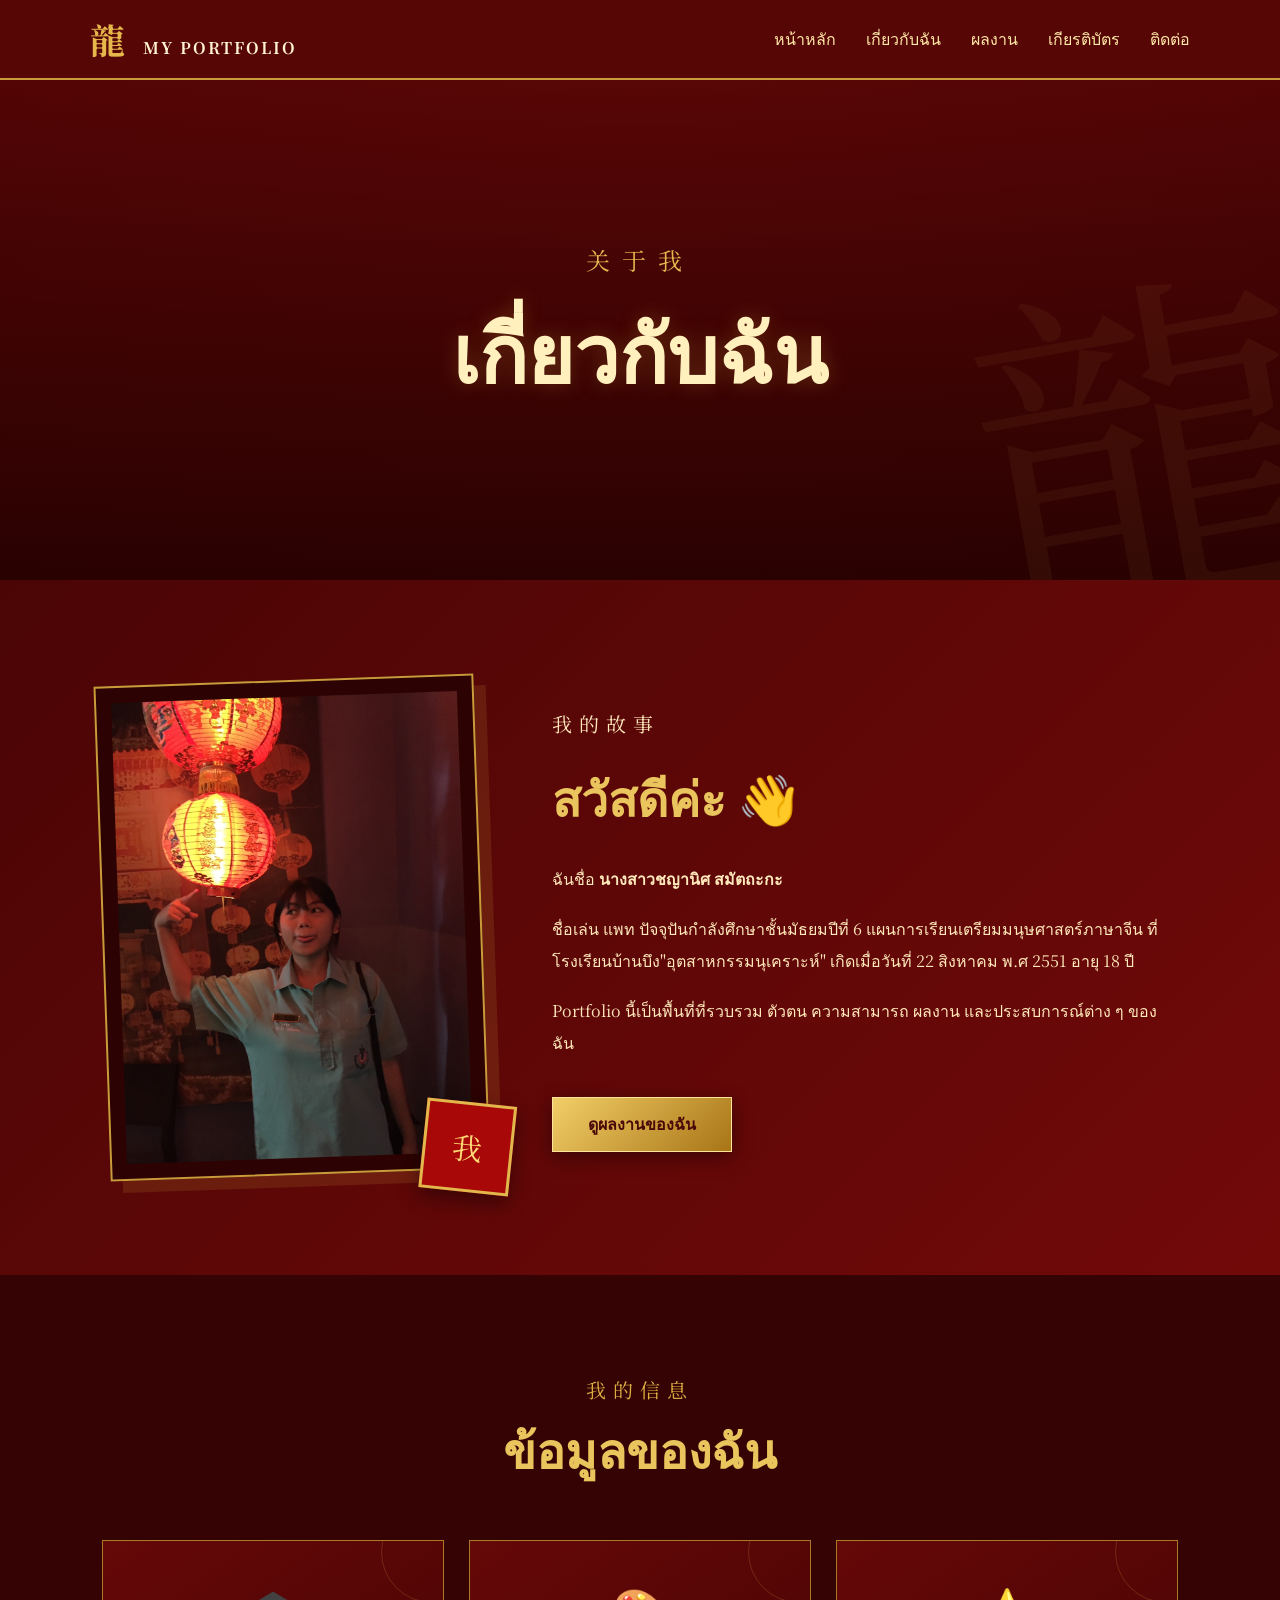
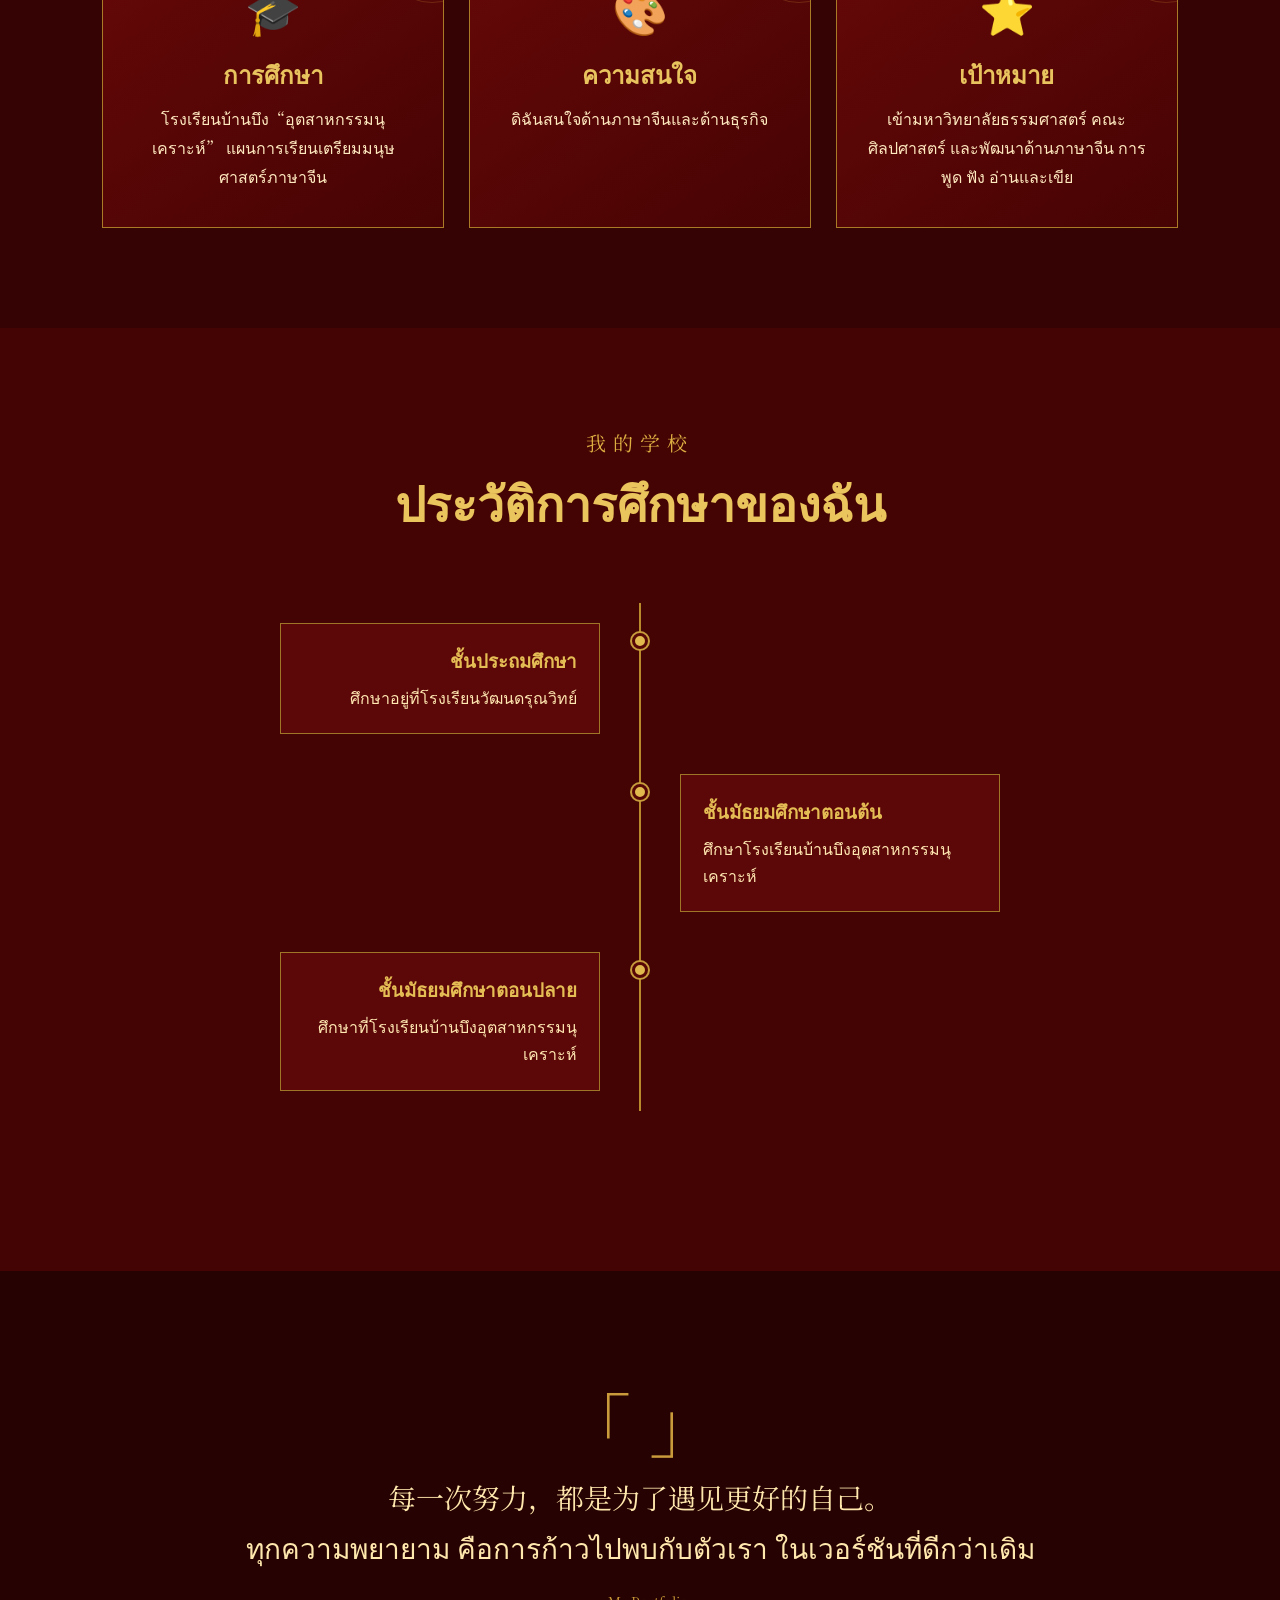
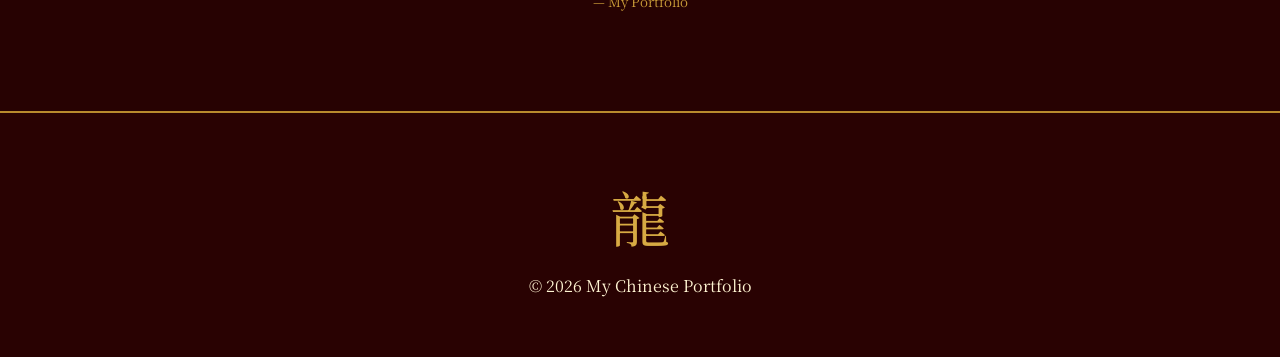
==== about.html @ b6715064 "about.html" ====
<!DOCTYPE html>
<html lang="th">

<head>

    <meta charset="UTF-8">

    <meta name="viewport"
          content="width=device-width, initial-scale=1.0">

    <title>เกี่ยวกับฉัน | My Chinese Portfolio</title>

    <link rel="stylesheet" href="style.css">

    <link href="https://fonts.googleapis.com/css2?family=Noto+Serif+SC:wght@400;600;700;900&display=swap"
          rel="stylesheet">


    <style>

        /* =========================
           ABOUT HERO
        ========================= */

        .about-hero {

            min-height: 500px;

            display: flex;
            align-items: center;
            justify-content: center;

            text-align: center;

            position: relative;

            overflow: hidden;

            background:
                linear-gradient(
                    rgba(70,0,0,.65),
                    rgba(35,0,0,.9)
                ),
                url("images/about-bg.jpg");

            background-size: cover;
            background-position: center;

        }


        .about-hero::before {

            content: "龍";

            position: absolute;

            font-size: 350px;

            color: rgba(221,175,65,.06);

            right: -40px;
            bottom: -100px;

            transform: rotate(-10deg);

        }


        .about-title {

            position: relative;
            z-index: 2;

        }


        .about-title .chinese-title {

            color: #e5b94f;

            font-size: 24px;

            letter-spacing: 12px;

            margin-bottom: 15px;

        }


        .about-title h1 {

            font-size: clamp(45px, 7vw, 80px);

            color: #fff0bd;

            text-shadow:
                0 0 20px rgba(220,170,60,.25);

        }


        /* =========================
           PROFILE
        ========================= */

        .profile-section {

            background:
                linear-gradient(
                    135deg,
                    #4b0505,
                    #720909
                );

            display: grid;

            grid-template-columns:
                380px 1fr;

            gap: 70px;

            align-items: center;

        }


        .profile-card {

            position: relative;

            padding: 15px;

            background: #2c0202;

            border: 2px solid #c99b3b;

            box-shadow:
                12px 12px 0 rgba(201,155,59,.15);

            transform: rotate(-2deg);

            transition: .5s;

        }


        .profile-card:hover {

            transform:
                rotate(0deg)
                translateY(-10px);

            box-shadow:
                0 20px 50px rgba(0,0,0,.5);

        }


        .profile-card img {

            width: 100%;

            display: block;

        }


        .seal {

            position: absolute;

            right: -25px;
            bottom: -25px;

            width: 90px;
            height: 90px;

            display: flex;
            align-items: center;
            justify-content: center;

            background: #a80808;

            border: 3px solid #e2b84d;

            color: #ffd976;

            font-size: 30px;

            transform: rotate(8deg);

            box-shadow:
                0 8px 20px rgba(0,0,0,.4);

        }


        .profile-text h2 {

            margin-top: 0;

        }


        .profile-text p {

            line-height: 2;

            color: #ffe9bb;

            margin-bottom: 18px;

        }


        /* =========================
           INFO CARDS
        ========================= */

        .info-section {

            text-align: center;

            background: #350303;

        }


        .info-grid {

            display: grid;

            grid-template-columns:
                repeat(3, 1fr);

            gap: 25px;

            margin-top: 50px;

        }


        .info-card {

            padding: 35px 25px;

            background:
                linear-gradient(
                    145deg,
                    #650808,
                    #470303
                );

            border: 1px solid #a97b26;

            transition: .4s;

            position: relative;

            overflow: hidden;

        }


        .info-card::before {

            content: "";

            position: absolute;

            width: 100px;
            height: 100px;

            border-radius: 50%;

            border: 1px solid rgba(224,180,70,.2);

            top: -40px;
            right: -40px;

        }


        .info-card:hover {

            transform:
                translateY(-10px)
                scale(1.02);

            border-color: #e5b94f;

            box-shadow:
                0 15px 35px rgba(0,0,0,.4);

        }


        .info-icon {

            font-size: 45px;

            margin-bottom: 15px;

            color: #e4b84b;

        }


        .info-card h3 {

            color: #e9c45e;

            margin-bottom: 10px;

            font-size: 24px;

        }


        .info-card p {

            color: #ffeac0;

            line-height: 1.8;

        }


        /* =========================
           SKILLS
        ========================= */

        .skills-section {

            background:
                linear-gradient(
                    rgba(80,3,3,.95),
                    rgba(45,1,1,.95)
                ),
                url("images/chinese-pattern.jpg");

            background-size: 500px;

            text-align: center;

        }


        .skills {

            max-width: 850px;

            margin: 50px auto 0;

            text-align: left;

        }


        .skill {

            margin-bottom: 28px;

        }


        .skill-name {

            display: flex;

            justify-content: space-between;

            margin-bottom: 8px;

            color: #ffe7a4;

        }


        .skill-bar {

            width: 100%;

            height: 10px;

            background: #270101;

            border: 1px solid #76551b;

            overflow: hidden;

        }


        .skill-progress {

            height: 100%;

            background:
                linear-gradient(
                    90deg,
                    #a97416,
                    #f0ca62
                );

            animation: skillAnimation 1.5s ease;

        }


        @keyframes skillAnimation {

            from {

                width: 0;

            }

        }


        /* =========================
           TIMELINE
        ========================= */

        .timeline-section {

            background: #450404;

            text-align: center;

        }


        .timeline {

            max-width: 800px;

            margin: 60px auto;

            position: relative;

        }


        .timeline::before {

            content: "";

            position: absolute;

            left: 50%;

            transform: translateX(-50%);

            width: 2px;

            height: 100%;

            background: #b88a2c;

        }


        .timeline-item {

            width: 50%;

            padding: 20px 40px;

            position: relative;

        }


        .timeline-item:nth-child(odd) {

            text-align: right;

        }


        .timeline-item:nth-child(even) {

            margin-left: 50%;

            text-align: left;

        }


        .timeline-dot {

            position: absolute;

            top: 30px;

            width: 16px;
            height: 16px;

            border-radius: 50%;

            background: #e0b84d;

            border: 3px solid #570606;

            box-shadow:
                0 0 0 2px #c69b3c;

        }


        .timeline-item:nth-child(odd)
        .timeline-dot {

            right: -8px;

        }


        .timeline-item:nth-child(even)
        .timeline-dot {

            left: -8px;

        }


        .timeline-content {

            background: #5d0808;

            border: 1px solid #9f7527;

            padding: 22px;

            transition: .3s;

        }


        .timeline-content:hover {

            transform: scale(1.03);

            border-color: #e3b94e;

        }


        .timeline-content h3 {

            color: #e5bd55;

            margin-bottom: 8px;

        }


        .timeline-content p {

            color: #ffe8b2;

            line-height: 1.7;

        }


        /* =========================
           QUOTE
        ========================= */

        .quote {

            text-align: center;

            padding: 100px 10%;

            background: #270202;

        }


        .quote-symbol {

            font-size: 70px;

            color: #c99b3b;

        }


        .quote p {

            max-width: 800px;

            margin: auto;

            font-size: 28px;

            line-height: 1.8;

            color: #ffe8ad;

        }


        .quote small {

            display: block;

            margin-top: 20px;

            color: #c89a37;

        }


        /* =========================
           MOBILE
        ========================= */

        @media (max-width: 800px) {

            .profile-section {

                grid-template-columns: 1fr;

            }


            .info-grid {

                grid-template-columns: 1fr;

            }


            .timeline::before {

                left: 10px;

            }


            .timeline-item,
            .timeline-item:nth-child(even) {

                width: 100%;

                margin-left: 0;

                padding-left: 45px;

                padding-right: 0;

                text-align: left;

            }


            .timeline-item:nth-child(odd)
            .timeline-dot,
            .timeline-item:nth-child(even)
            .timeline-dot {

                left: 2px;

                right: auto;

            }


            .quote p {

                font-size: 21px;

            }

        }

    </style>

</head>


<body>


<!-- =========================
     NAVBAR
========================= -->

<header class="navbar">

    <div class="logo">

        <span>龍</span>

        MY PORTFOLIO

    </div>


    <nav>

        <a href="index.html">
            หน้าหลัก
        </a>

        <a href="about.html">
            เกี่ยวกับฉัน
        </a>

        <a href="portfolio.html">
            ผลงาน
        </a>

        <a href="gallery.html">
            เกียรติบัตร
        </a>

        <a href="contact.html">
            ติดต่อ
        </a>

    </nav>

</header>



<!-- =========================
     ABOUT HERO
========================= -->

<section class="about-hero">

    <div class="about-title">

        <p class="chinese-title">
            关于我
        </p>

        <h1>
            เกี่ยวกับฉัน
        </h1>

    </div>

</section>



<!-- =========================
     PROFILE
========================= -->

<section class="profile-section">


    <div class="profile-card">

        <img
            src="IMG_1229.jpeg"
            alt="รูปโปรไฟล์"
        >

        <div class="seal">
            我
        </div>

    </div>



    <div class="profile-text">

        <p class="section-cn">
            我的故事
        </p>

        <h2>
            สวัสดีค่ะ 👋
        </h2>

        <p>
            ฉันชื่อ <strong>นางสาวชญานิศ สมัตถะกะ</strong>
        </p>

        <p>
           ชื่อเล่น แพท
            ปัจจุปันกำลังศึกษาชั้นมัธยมปีที่ 6 
            แผนการเรียนเตรียมมนุษศาสตร์ภาษาจีน ที่โรงเรียนบ้านบึง"อุตสาหกรรมนุเคราะห์"
            เกิดเมื่อวันที่ 22 สิงหาคม พ.ศ 2551 อายุ 18 ปี
            
        </p>

        <p>
            Portfolio นี้เป็นพื้นที่ที่รวบรวม
            ตัวตน ความสามารถ ผลงาน
            และประสบการณ์ต่าง ๆ ของฉัน
            
        </p>

        <a
            href="portfolio.html"
            class="gold-button"
        >
            ดูผลงานของฉัน
        </a>

    </div>

</section>



<!-- =========================
     INFORMATION
========================= -->

<section class="info-section">

    <p class="section-cn">
        我的信息
    </p>

    <h2>
        ข้อมูลของฉัน
    </h2>


    <div class="info-grid">


        <div class="info-card">

            <div class="info-icon">
                🎓
            </div>

            <h3>
                การศึกษา
            </h3>

            <p>
               โรงเรียนบ้านบึง“อุตสาหกรรมนุเคราะห์” แผนการเรียนเตรียมมนุษศาสตร์ภาษาจีน
            </p>

        </div>



        <div class="info-card">

            <div class="info-icon">
                🎨
            </div>

            <h3>
                ความสนใจ
            </h3>

            <p>
                ดิฉันสนใจด้านภาษาจีนและด้านธุรกิจ
            </p>

        </div>



        <div class="info-card">

            <div class="info-icon">
                ⭐
            </div>

            <h3>
                เป้าหมาย
            </h3>

            <p>
               เข้ามหาวิทยาลัยธรรมศาสตร์ คณะศิลปศาสตร์ และพัฒนาด้านภาษาจีน การพูด ฟัง อ่านและเขีย
            </p>

        </div>


    </div>

</section>

<!-- =========================
     TIMELINE
========================= -->

<section class="timeline-section">

    <p class="section-cn">
        我的学校
    </p>

    <h2>
        ประวัติการศึกษาของฉัน
    </h2>


    <div class="timeline">


        <div class="timeline-item">

            <div class="timeline-dot"></div>

            <div class="timeline-content">

                <h3>
                    ชั้นประถมศึกษา
                </h3>

                <p>
               ศึกษาอยู่ที่โรงเรียนวัฒนดรุณวิทย์
                </p>

            </div>

        </div>



        <div class="timeline-item">

            <div class="timeline-dot"></div>

            <div class="timeline-content">

                <h3>
                ชั้นมัธยมศึกษาตอนต้น
                </h3>

                <p>
                   ศึกษาโรงเรียนบ้านบึงอุตสาหกรรมนุเคราะห์
                </p>

            </div>

        </div>



        <div class="timeline-item">

            <div class="timeline-dot"></div>

            <div class="timeline-content">

                <h3>
                   ชั้นมัธยมศึกษาตอนปลาย
                </h3>

                <p>
                    ศึกษาที่โรงเรียนบ้านบึงอุตสาหกรรมนุเคราะห์
                </p>

            </div>

        </div>


    </div>

</section>



<!-- =========================
     QUOTE
========================= -->

<section class="quote">

    <div class="quote-symbol">
        「 」
    </div>

    <p>
        每一次努力，都是为了遇见更好的自己。
    </p>

    <p>
        ทุกความพยายาม
        คือการก้าวไปพบกับตัวเรา
        ในเวอร์ชันที่ดีกว่าเดิม
    </p>

    <small>
        — My Portfolio
    </small>

</section>



<!-- =========================
     FOOTER
========================= -->

<footer>

    <div class="footer-dragon">
        龍
    </div>

    <p>
        © 2026 My Chinese Portfolio
    </p>

</footer>


</body>

</html>
---- style.css ----
* {
    box-sizing: border-box;
    margin: 0;
    padding: 0;
}

body {
    font-family: "Noto Serif SC", serif;
    background:
        radial-gradient(circle at top, #7d1111, #3b0505 65%);
    color: #fff4d2;
}


/* NAVBAR */

.navbar {
    height: 80px;
    display: flex;
    align-items: center;
    justify-content: space-between;

    padding: 0 7%;

    background: #570606;
    border-bottom: 2px solid #c99b3b;

    position: sticky;
    top: 0;
    z-index: 100;
}

.logo {
    font-weight: 700;
    letter-spacing: 2px;
}

.logo span {
    font-size: 35px;
    color: #e6b84c;
    margin-right: 10px;
}

nav {
    display: flex;
    gap: 30px;
}

nav a {
    color: #ffe9a6;
    text-decoration: none;
    transition: .3s;
}

nav a:hover {
    color: white;
    text-shadow: 0 0 10px #e7b94d;
}


/* HERO */

.hero {
    min-height: 720px;

    display: flex;
    align-items: center;
    justify-content: center;

    text-align: center;

    background:
        linear-gradient(
            rgba(75,0,0,.55),
            rgba(75,0,0,.8)
        ),
        url("images/hero.jpg");

    background-size: cover;
    background-position: center;
}

.hero-content {
    max-width: 850px;
    padding: 40px;
}

.chinese {
    color: #e5b94f;
    font-size: 22px;
    letter-spacing: 8px;
    margin-bottom: 20px;
}

.hero h1 {
    font-size: clamp(45px, 8vw, 90px);
    line-height: 1.15;
}

.hero h1 span {
    color: #e8b948;
    text-shadow: 0 0 20px rgba(232,185,72,.4);
}

.hero p {
    margin: 25px auto;
    font-size: 18px;
    max-width: 600px;
}


/* BUTTON */

.gold-button,
.outline-button {
    display: inline-block;
    margin-top: 20px;

    padding: 14px 35px;

    text-decoration: none;
    font-weight: bold;

    transition: .3s;
}

.gold-button {
    background: linear-gradient(135deg,#f2ce68,#a87516);
    color: #4a0808;

    border: 1px solid #ffe59a;

    box-shadow: 0 5px 20px rgba(0,0,0,.4);
}

.gold-button:hover {
    transform: translateY(-4px);
    box-shadow: 0 10px 30px rgba(231,184,68,.4);
}

.outline-button {
    color: #f0c85b;
    border: 1px solid #d7aa43;
}

.outline-button:hover {
    background: #d7aa43;
    color: #400505;
}


/* SECTIONS */

section {
    padding: 100px 8%;
}

.intro {
    display: grid;
    grid-template-columns: 1fr 1fr;
    gap: 70px;

    align-items: center;

    background:
        linear-gradient(
            90deg,
            #4c0505,
            #6e0909
        );
}

.section-cn {
    color: #dcae42;
    letter-spacing: 7px;
    font-size: 20px;
}

h2 {
    font-size: 48px;
    color: #eac45c;
    margin: 10px 0 25px;
}

.intro p {
    line-height: 2;
    color: #ffecc1;
}


/* PROFILE */

.profile-frame {
    border: 3px solid #c89b38;
    padding: 12px;

    background: #270202;

    transform: rotate(2deg);

    box-shadow: 15px 15px 0 rgba(200,155,56,.15);
}

.profile-frame img {
    width: 100%;
    display: block;
}


/* WORKS */

.works {
    text-align: center;

    background:
        linear-gradient(
            rgba(50,0,0,.93),
            rgba(50,0,0,.93)
        ),
        url("images/chinese-pattern.jpg");

    background-size: 500px;
}

.work-grid {
    display: grid;

    grid-template-columns:
        repeat(3, 1fr);

    gap: 30px;

    margin: 50px 0;
}

.work-card {
    background: #620909;
    border: 1px solid #b98b2d;

    overflow: hidden;

    transition: .4s;
}

.work-card:hover {
    transform: translateY(-10px);
    box-shadow: 0 15px 35px rgba(0,0,0,.5);
}

.work-card img {
    width: 100%;
    height: 280px;

    object-fit: cover;
}

.work-card h3 {
    color: #e9bf52;
    font-size: 25px;
    margin: 20px 0 8px;
}

.work-card p {
    padding-bottom: 25px;
    color: #ffe8b0;
}


/* FOOTER */

footer {
    text-align: center;
    padding: 60px;

    background: #290202;

    border-top: 2px solid #b98b2d;
}

.footer-dragon {
    color: #d7aa43;
    font-size: 60px;
    margin-bottom: 15px;
}


/* MOBILE */

@media (max-width: 800px) {

    .navbar {
        height: auto;
        padding: 20px;
        flex-direction: column;
        gap: 20px;
    }

    nav {
        flex-wrap: wrap;
        justify-content: center;
        gap: 15px;
    }

    .intro {
        grid-template-columns: 1fr;
    }

    .work-grid {
        grid-template-columns: 1fr;
    }

    section {
        padding: 70px 6%;
    }

    h2 {
        font-size: 38px;
    }

}
.social-box {
    min-height: 560px;
    border: 2px solid #d6a928;
    background: rgba(100, 0, 0, 0.7);

    display: grid;
    grid-template-rows: 1fr 1fr;
}

.social {
    display: flex;
    flex-direction: column;
    align-items: center;
    justify-content: center;
    text-align: center;
}

.social:first-child {
    border-bottom: 2px solid #d6a928;
}

.icon {
    font-size: 55px;
    margin-bottom: 20px;
}

.contact-link {
    color: #f5d77a;
    font-size: 30px;
    font-weight: bold;
    text-decoration: none;
}

.detail {
    margin-top: 15px;
    color: white;
    font-size: 20px;
}
/* =========================
   NAVIGATION FIX
========================= */

.navbar {
    height: 80px;
    display: flex;
    align-items: center;
    justify-content: space-between;
    padding: 0 7%;

    background: #570606;
    border-bottom: 2px solid #c99b3b;

    position: sticky;
    top: 0;
    z-index: 99999;
}

nav {
    display: flex;
    gap: 30px;
    position: relative;
    z-index: 100000;
}

nav a {
    display: inline-block;
    position: relative;
    z-index: 100001;

    color: #ffe9a6;
    text-decoration: none;

    cursor: pointer;
    pointer-events: auto;

    transition: .3s;
}

nav a:hover {
    color: white;
    text-shadow: 0 0 10px #e7b94d;
}

/* ป้องกัน element ตกแต่งมาบังเมนู */
.contact::before,
.contact::after,
#contact::before,
#contact::after {
    pointer-events: none;
}/* =========================
   NAVIGATION FIX
========================= */

.navbar {
    height: 80px;
    display: flex;
    align-items: center;
    justify-content: space-between;
    padding: 0 7%;

    background: #570606;
    border-bottom: 2px solid #c99b3b;

    position: sticky;
    top: 0;
    z-index: 99999;
}

nav {
    display: flex;
    gap: 30px;
    position: relative;
    z-index: 100000;
}

nav a {
    display: inline-block;
    position: relative;
    z-index: 100001;

    color: #ffe9a6;
    text-decoration: none;

    cursor: pointer;
    pointer-events: auto;

    transition: .3s;
}

nav a:hover {
    color: white;
    text-shadow: 0 0 10px #e7b94d;
}

/* ป้องกัน element ตกแต่งมาบังเมนู */
.contact::before,
.contact::after,
#contact::before,
#contact::after {
    pointer-events: none;
}
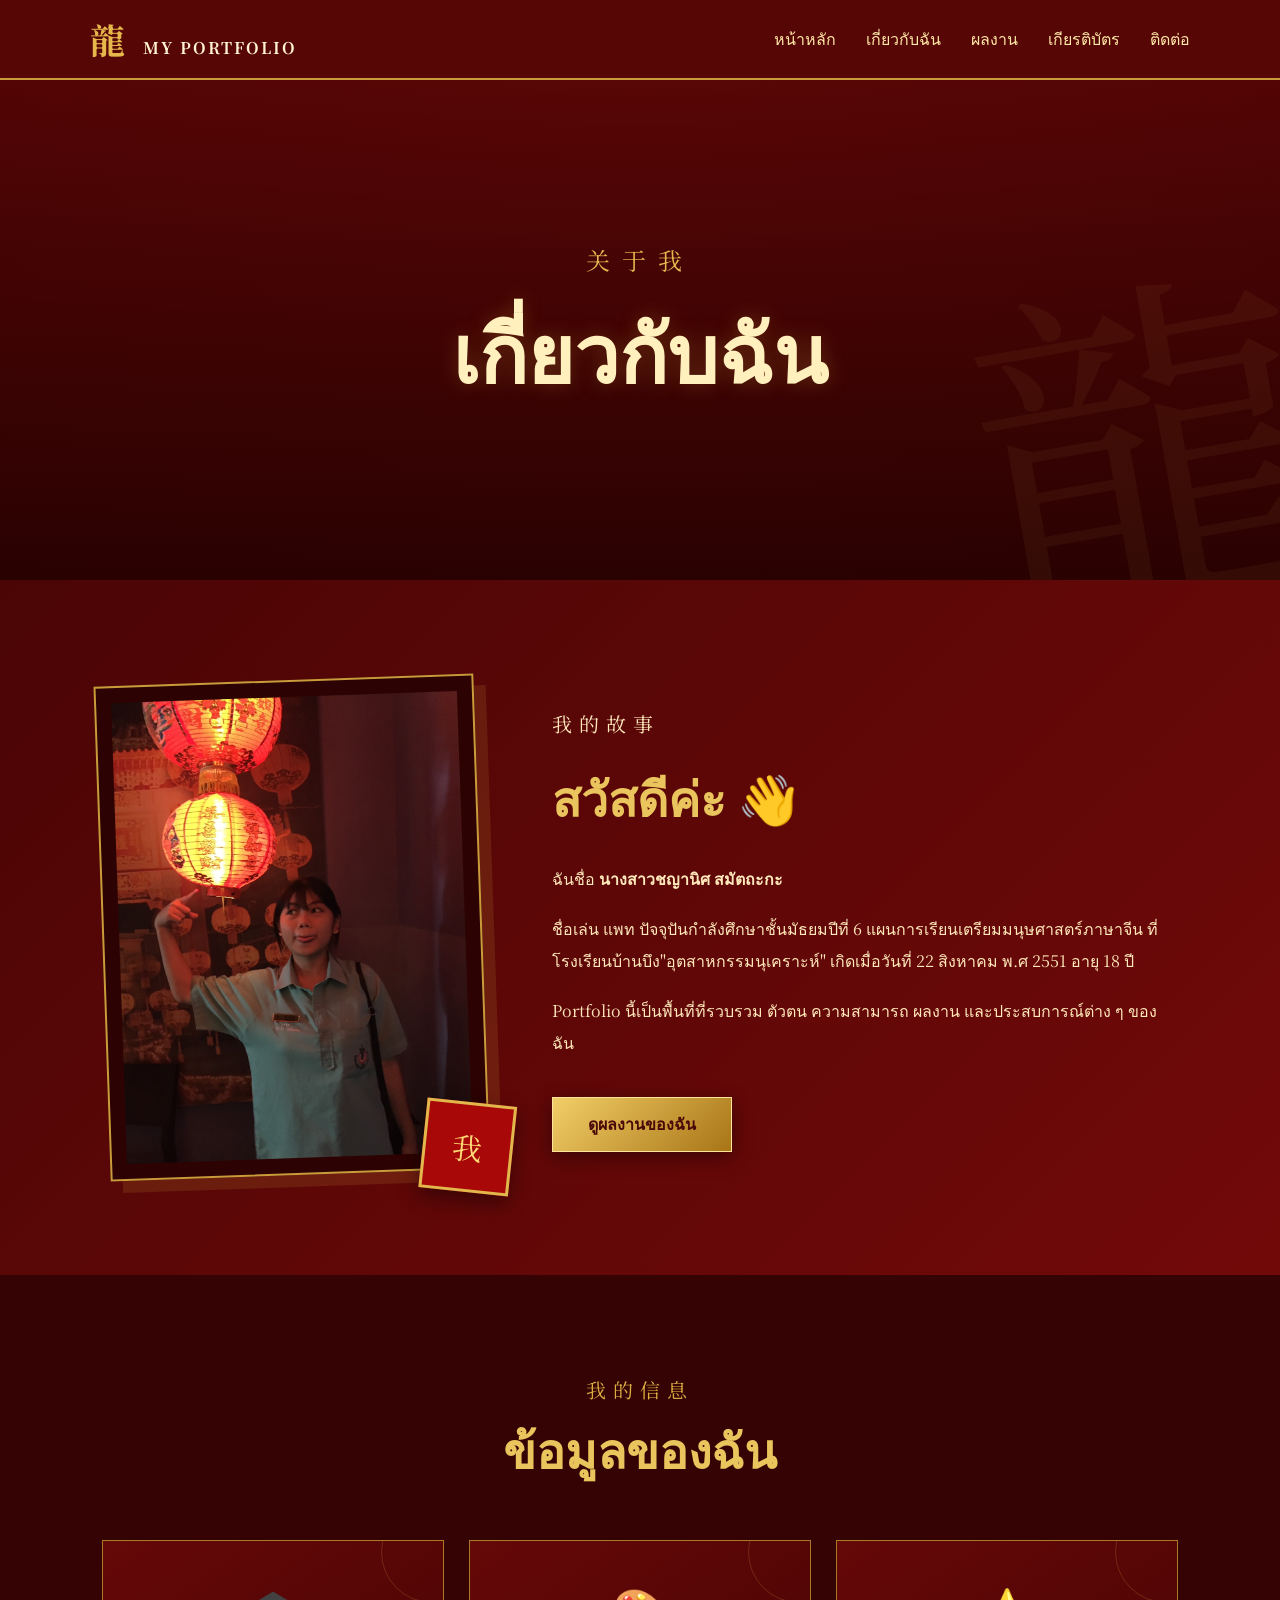
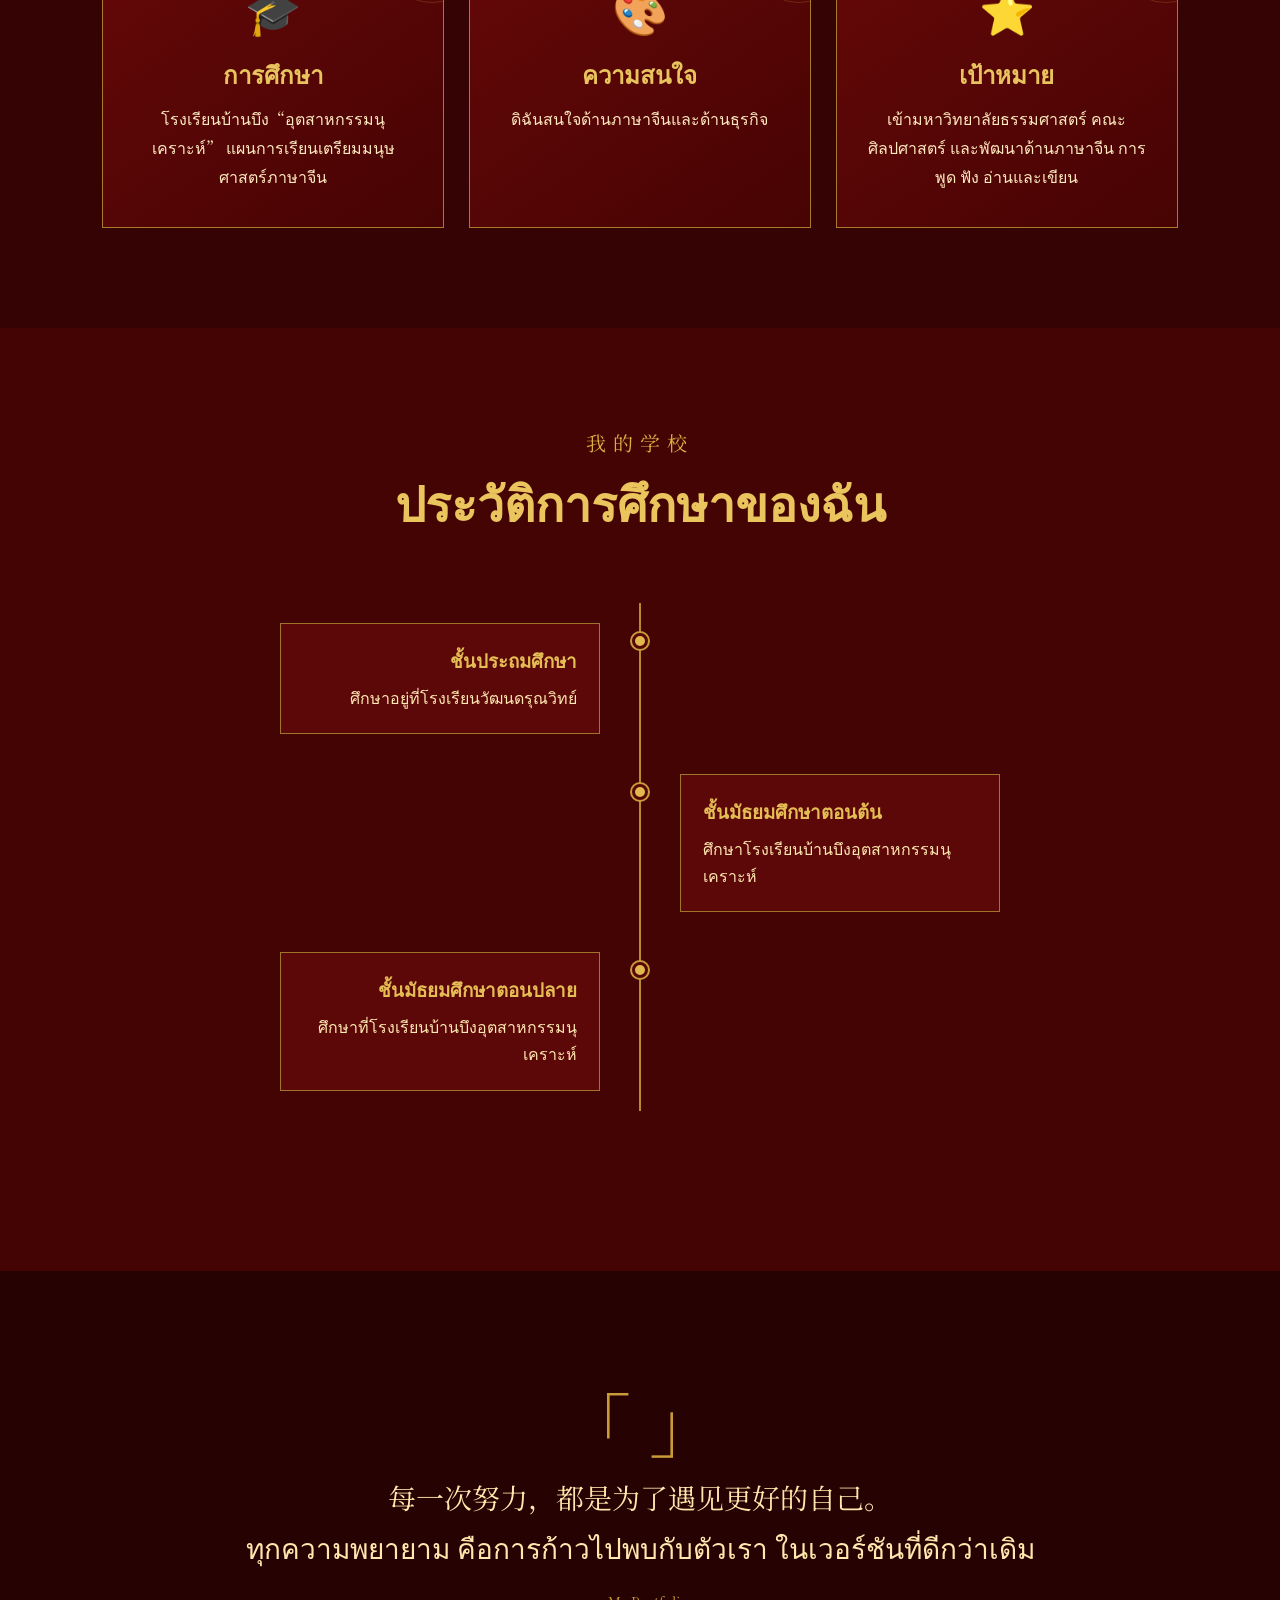
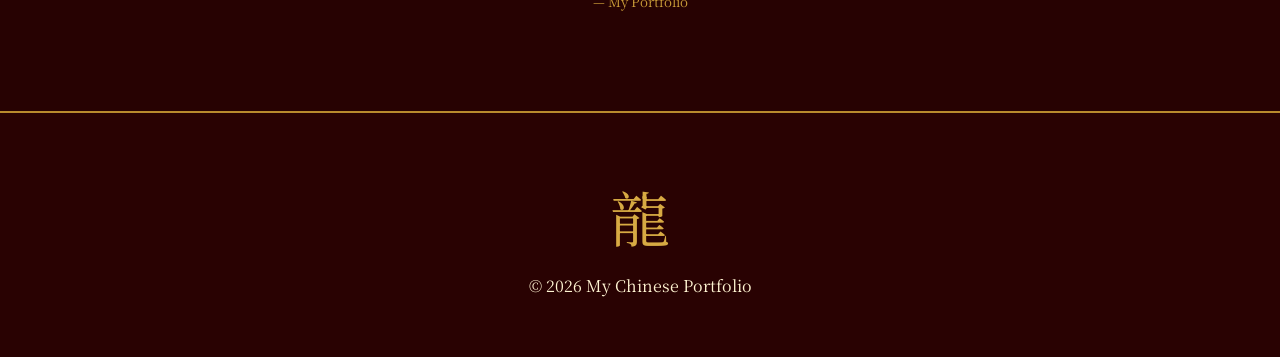
==== commit 843be9e0: "about.html" ====
--- a/about.html
+++ b/about.html
@@ -882,7 +882,7 @@
             </h3>
 
             <p>
-               เข้ามหาวิทยาลัยธรรมศาสตร์ คณะศิลปศาสตร์ และพัฒนาด้านภาษาจีน การพูด ฟัง อ่านและเขีย
+               เข้ามหาวิทยาลัยธรรมศาสตร์ คณะศิลปศาสตร์ และพัฒนาด้านภาษาจีน การพูด ฟัง อ่านและเขียน
             </p>
 
         </div>
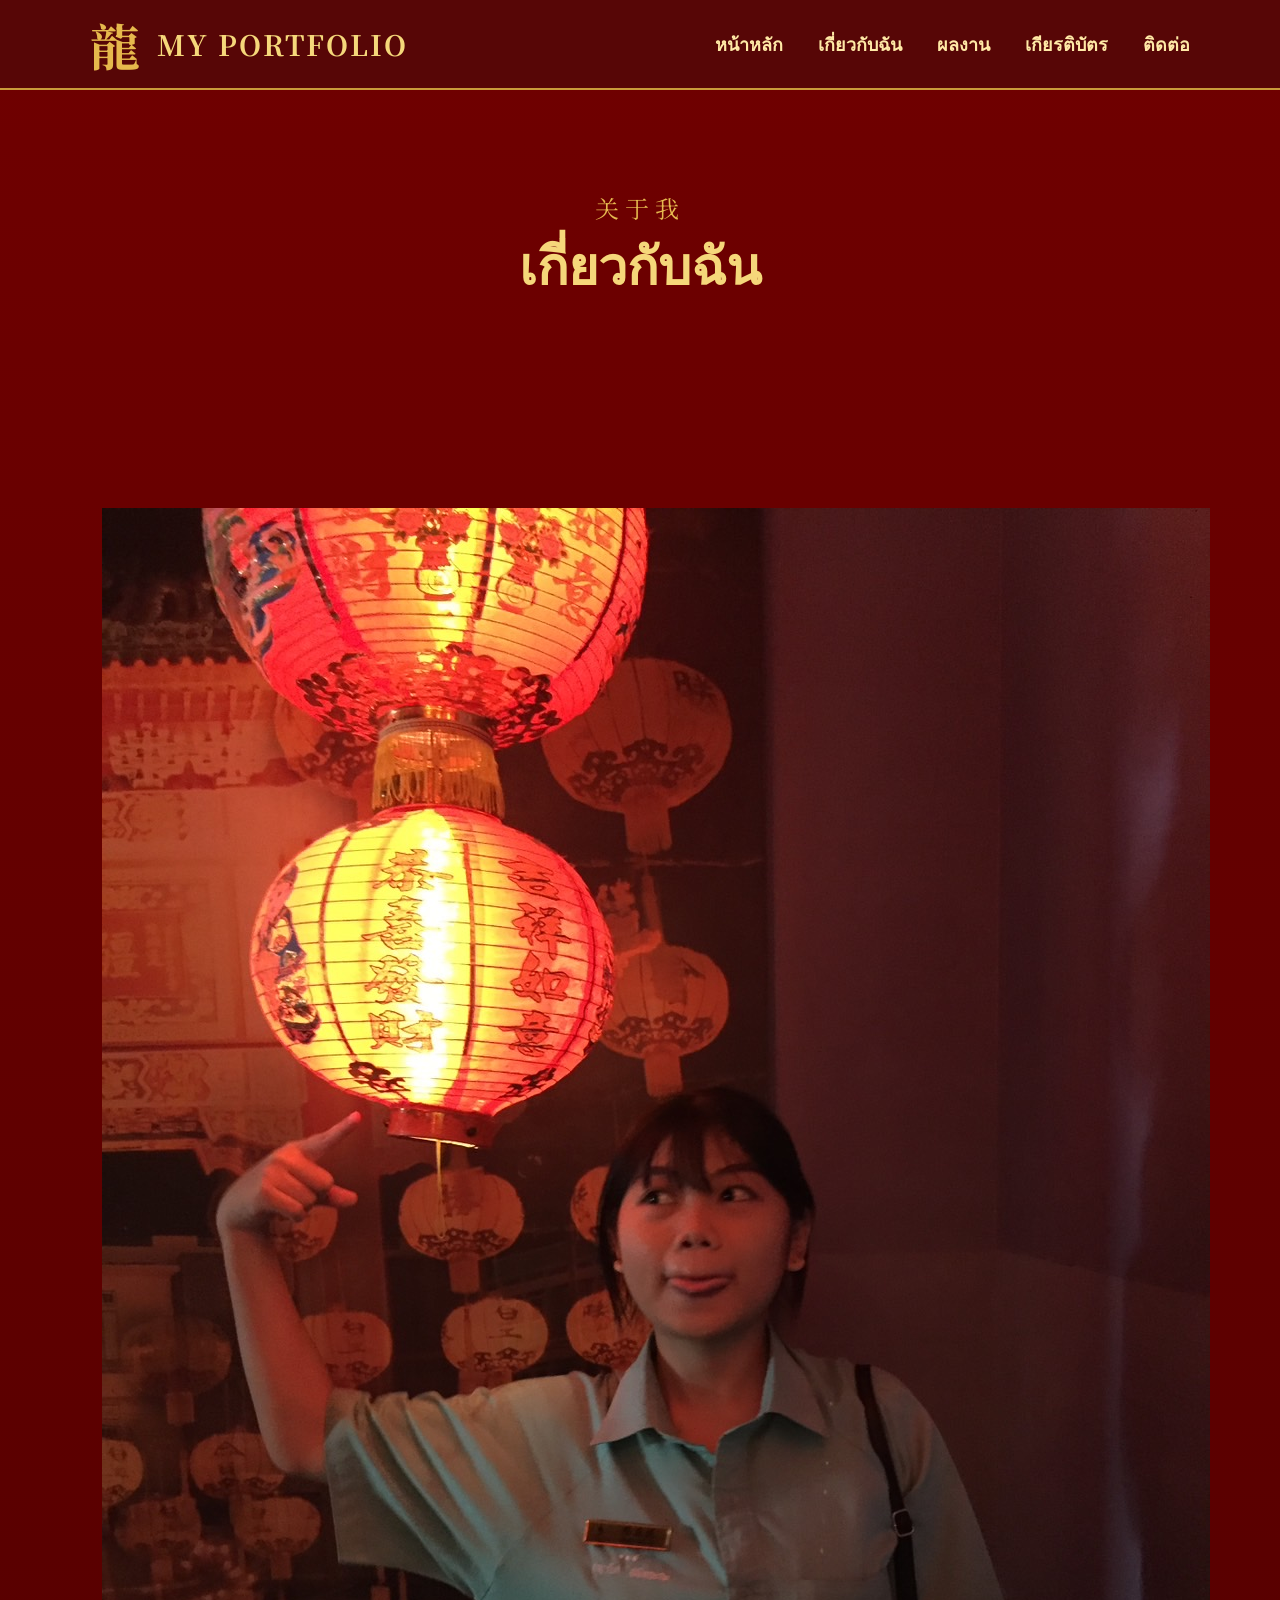
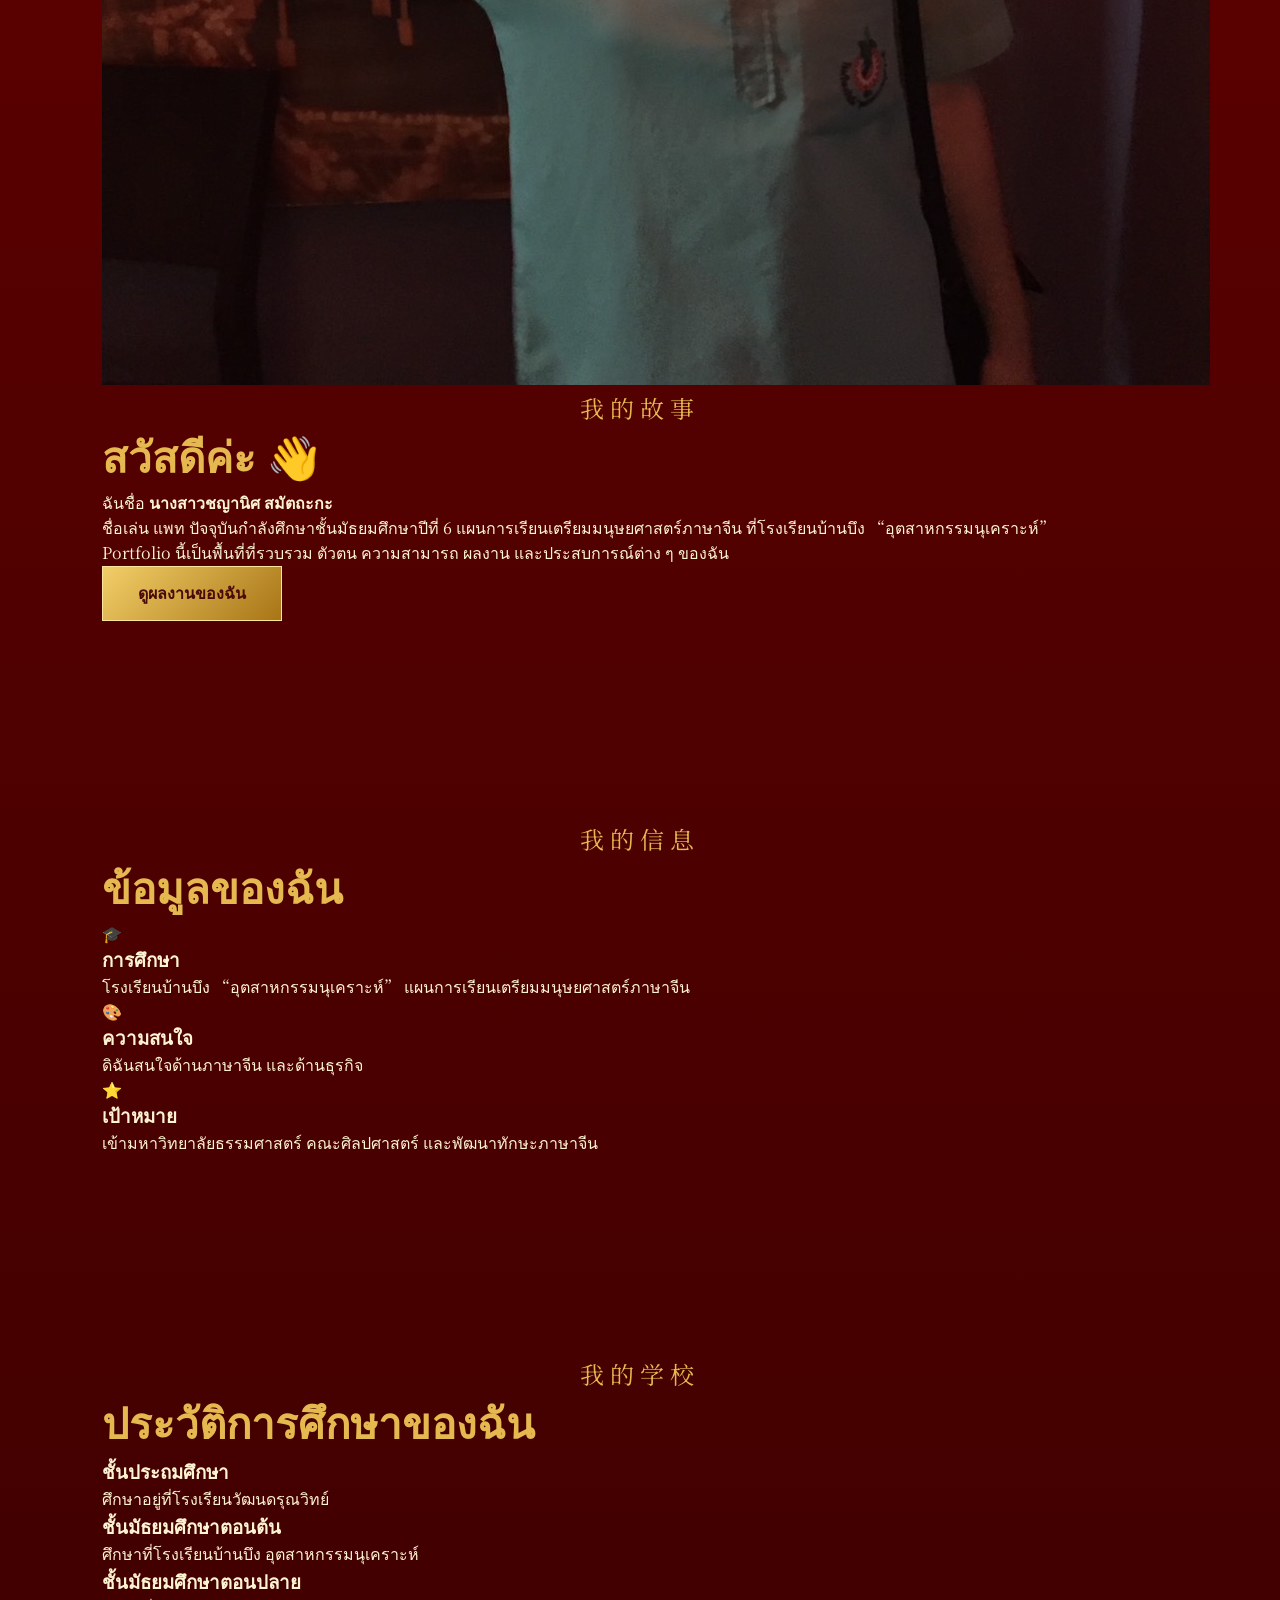
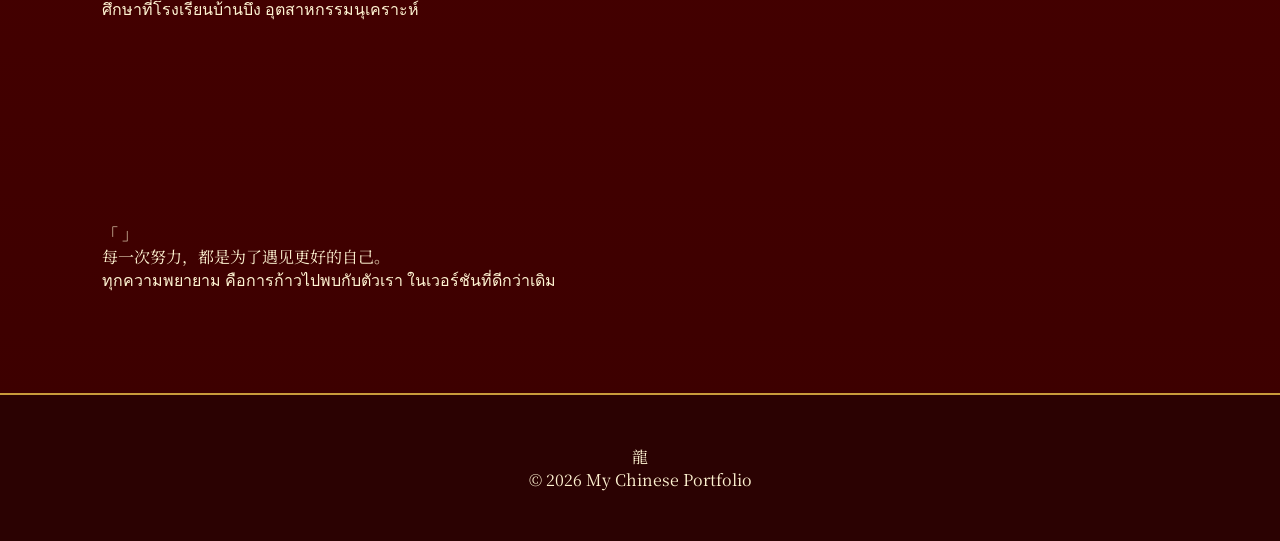
==== commit 907038f9: "Update about.html" ====
--- a/about.html
+++ b/about.html
@@ -4,736 +4,36 @@
 <head>
 
     <meta charset="UTF-8">
-
-    <meta name="viewport"
-          content="width=device-width, initial-scale=1.0">
+    <meta name="viewport" content="width=device-width, initial-scale=1.0">
 
     <title>เกี่ยวกับฉัน | My Chinese Portfolio</title>
 
     <link rel="stylesheet" href="style.css">
 
-    <link href="https://fonts.googleapis.com/css2?family=Noto+Serif+SC:wght@400;600;700;900&display=swap"
-          rel="stylesheet">
-
-
-    <style>
-
-        /* =========================
-           ABOUT HERO
-        ========================= */
-
-        .about-hero {
-
-            min-height: 500px;
-
-            display: flex;
-            align-items: center;
-            justify-content: center;
-
-            text-align: center;
-
-            position: relative;
-
-            overflow: hidden;
-
-            background:
-                linear-gradient(
-                    rgba(70,0,0,.65),
-                    rgba(35,0,0,.9)
-                ),
-                url("images/about-bg.jpg");
-
-            background-size: cover;
-            background-position: center;
-
-        }
-
-
-        .about-hero::before {
-
-            content: "龍";
-
-            position: absolute;
-
-            font-size: 350px;
-
-            color: rgba(221,175,65,.06);
-
-            right: -40px;
-            bottom: -100px;
-
-            transform: rotate(-10deg);
-
-        }
-
-
-        .about-title {
-
-            position: relative;
-            z-index: 2;
-
-        }
-
-
-        .about-title .chinese-title {
-
-            color: #e5b94f;
-
-            font-size: 24px;
-
-            letter-spacing: 12px;
-
-            margin-bottom: 15px;
-
-        }
-
-
-        .about-title h1 {
-
-            font-size: clamp(45px, 7vw, 80px);
-
-            color: #fff0bd;
-
-            text-shadow:
-                0 0 20px rgba(220,170,60,.25);
-
-        }
-
-
-        /* =========================
-           PROFILE
-        ========================= */
-
-        .profile-section {
-
-            background:
-                linear-gradient(
-                    135deg,
-                    #4b0505,
-                    #720909
-                );
-
-            display: grid;
-
-            grid-template-columns:
-                380px 1fr;
-
-            gap: 70px;
-
-            align-items: center;
-
-        }
-
-
-        .profile-card {
-
-            position: relative;
-
-            padding: 15px;
-
-            background: #2c0202;
-
-            border: 2px solid #c99b3b;
-
-            box-shadow:
-                12px 12px 0 rgba(201,155,59,.15);
-
-            transform: rotate(-2deg);
-
-            transition: .5s;
-
-        }
-
-
-        .profile-card:hover {
-
-            transform:
-                rotate(0deg)
-                translateY(-10px);
-
-            box-shadow:
-                0 20px 50px rgba(0,0,0,.5);
-
-        }
-
-
-        .profile-card img {
-
-            width: 100%;
-
-            display: block;
-
-        }
-
-
-        .seal {
-
-            position: absolute;
-
-            right: -25px;
-            bottom: -25px;
-
-            width: 90px;
-            height: 90px;
-
-            display: flex;
-            align-items: center;
-            justify-content: center;
-
-            background: #a80808;
-
-            border: 3px solid #e2b84d;
-
-            color: #ffd976;
-
-            font-size: 30px;
-
-            transform: rotate(8deg);
-
-            box-shadow:
-                0 8px 20px rgba(0,0,0,.4);
-
-        }
-
-
-        .profile-text h2 {
-
-            margin-top: 0;
-
-        }
-
-
-        .profile-text p {
-
-            line-height: 2;
-
-            color: #ffe9bb;
-
-            margin-bottom: 18px;
-
-        }
-
-
-        /* =========================
-           INFO CARDS
-        ========================= */
-
-        .info-section {
-
-            text-align: center;
-
-            background: #350303;
-
-        }
-
-
-        .info-grid {
-
-            display: grid;
-
-            grid-template-columns:
-                repeat(3, 1fr);
-
-            gap: 25px;
-
-            margin-top: 50px;
-
-        }
-
-
-        .info-card {
-
-            padding: 35px 25px;
-
-            background:
-                linear-gradient(
-                    145deg,
-                    #650808,
-                    #470303
-                );
-
-            border: 1px solid #a97b26;
-
-            transition: .4s;
-
-            position: relative;
-
-            overflow: hidden;
-
-        }
-
-
-        .info-card::before {
-
-            content: "";
-
-            position: absolute;
-
-            width: 100px;
-            height: 100px;
-
-            border-radius: 50%;
-
-            border: 1px solid rgba(224,180,70,.2);
-
-            top: -40px;
-            right: -40px;
-
-        }
-
-
-        .info-card:hover {
-
-            transform:
-                translateY(-10px)
-                scale(1.02);
-
-            border-color: #e5b94f;
-
-            box-shadow:
-                0 15px 35px rgba(0,0,0,.4);
-
-        }
-
-
-        .info-icon {
-
-            font-size: 45px;
-
-            margin-bottom: 15px;
-
-            color: #e4b84b;
-
-        }
-
-
-        .info-card h3 {
-
-            color: #e9c45e;
-
-            margin-bottom: 10px;
-
-            font-size: 24px;
-
-        }
-
-
-        .info-card p {
-
-            color: #ffeac0;
-
-            line-height: 1.8;
-
-        }
-
-
-        /* =========================
-           SKILLS
-        ========================= */
-
-        .skills-section {
-
-            background:
-                linear-gradient(
-                    rgba(80,3,3,.95),
-                    rgba(45,1,1,.95)
-                ),
-                url("images/chinese-pattern.jpg");
-
-            background-size: 500px;
-
-            text-align: center;
-
-        }
-
-
-        .skills {
-
-            max-width: 850px;
-
-            margin: 50px auto 0;
-
-            text-align: left;
-
-        }
-
-
-        .skill {
-
-            margin-bottom: 28px;
-
-        }
-
-
-        .skill-name {
-
-            display: flex;
-
-            justify-content: space-between;
-
-            margin-bottom: 8px;
-
-            color: #ffe7a4;
-
-        }
-
-
-        .skill-bar {
-
-            width: 100%;
-
-            height: 10px;
-
-            background: #270101;
-
-            border: 1px solid #76551b;
-
-            overflow: hidden;
-
-        }
-
-
-        .skill-progress {
-
-            height: 100%;
-
-            background:
-                linear-gradient(
-                    90deg,
-                    #a97416,
-                    #f0ca62
-                );
-
-            animation: skillAnimation 1.5s ease;
-
-        }
-
-
-        @keyframes skillAnimation {
-
-            from {
-
-                width: 0;
-
-            }
-
-        }
-
-
-        /* =========================
-           TIMELINE
-        ========================= */
-
-        .timeline-section {
-
-            background: #450404;
-
-            text-align: center;
-
-        }
-
-
-        .timeline {
-
-            max-width: 800px;
-
-            margin: 60px auto;
-
-            position: relative;
-
-        }
-
-
-        .timeline::before {
-
-            content: "";
-
-            position: absolute;
-
-            left: 50%;
-
-            transform: translateX(-50%);
-
-            width: 2px;
-
-            height: 100%;
-
-            background: #b88a2c;
-
-        }
-
-
-        .timeline-item {
-
-            width: 50%;
-
-            padding: 20px 40px;
-
-            position: relative;
-
-        }
-
-
-        .timeline-item:nth-child(odd) {
-
-            text-align: right;
-
-        }
-
-
-        .timeline-item:nth-child(even) {
-
-            margin-left: 50%;
-
-            text-align: left;
-
-        }
-
-
-        .timeline-dot {
-
-            position: absolute;
-
-            top: 30px;
-
-            width: 16px;
-            height: 16px;
-
-            border-radius: 50%;
-
-            background: #e0b84d;
-
-            border: 3px solid #570606;
-
-            box-shadow:
-                0 0 0 2px #c69b3c;
-
-        }
-
-
-        .timeline-item:nth-child(odd)
-        .timeline-dot {
-
-            right: -8px;
-
-        }
-
-
-        .timeline-item:nth-child(even)
-        .timeline-dot {
-
-            left: -8px;
-
-        }
-
-
-        .timeline-content {
-
-            background: #5d0808;
-
-            border: 1px solid #9f7527;
-
-            padding: 22px;
-
-            transition: .3s;
-
-        }
-
-
-        .timeline-content:hover {
-
-            transform: scale(1.03);
-
-            border-color: #e3b94e;
-
-        }
-
-
-        .timeline-content h3 {
-
-            color: #e5bd55;
-
-            margin-bottom: 8px;
-
-        }
-
-
-        .timeline-content p {
-
-            color: #ffe8b2;
-
-            line-height: 1.7;
-
-        }
-
-
-        /* =========================
-           QUOTE
-        ========================= */
-
-        .quote {
-
-            text-align: center;
-
-            padding: 100px 10%;
-
-            background: #270202;
-
-        }
-
-
-        .quote-symbol {
-
-            font-size: 70px;
-
-            color: #c99b3b;
-
-        }
-
-
-        .quote p {
-
-            max-width: 800px;
-
-            margin: auto;
-
-            font-size: 28px;
-
-            line-height: 1.8;
-
-            color: #ffe8ad;
-
-        }
-
-
-        .quote small {
-
-            display: block;
-
-            margin-top: 20px;
-
-            color: #c89a37;
-
-        }
-
-
-        /* =========================
-           MOBILE
-        ========================= */
-
-        @media (max-width: 800px) {
-
-            .profile-section {
-
-                grid-template-columns: 1fr;
-
-            }
-
-
-            .info-grid {
-
-                grid-template-columns: 1fr;
-
-            }
-
-
-            .timeline::before {
-
-                left: 10px;
-
-            }
-
-
-            .timeline-item,
-            .timeline-item:nth-child(even) {
-
-                width: 100%;
-
-                margin-left: 0;
-
-                padding-left: 45px;
-
-                padding-right: 0;
-
-                text-align: left;
-
-            }
-
-
-            .timeline-item:nth-child(odd)
-            .timeline-dot,
-            .timeline-item:nth-child(even)
-            .timeline-dot {
-
-                left: 2px;
-
-                right: auto;
-
-            }
-
-
-            .quote p {
-
-                font-size: 21px;
-
-            }
-
-        }
-
-    </style>
+    <link href="https://fonts.googleapis.com/css2?family=Noto+Serif+SC:wght@400;600;700;900&display=swap" rel="stylesheet">
 
 </head>
 
-
 <body>
 
 
-<!-- =========================
-     NAVBAR
-========================= -->
-
 <header class="navbar">
 
     <div class="logo">
-
         <span>龍</span>
-
         MY PORTFOLIO
-
-    </div>
-
+    </div>
 
     <nav>
-
-        <a href="index.html">
-            หน้าหลัก
-        </a>
-
-        <a href="about.html">
-            เกี่ยวกับฉัน
-        </a>
-
-        <a href="portfolio.html">
-            ผลงาน
-        </a>
-
-        <a href="gallery.html">
-            เกียรติบัตร
-        </a>
-
-        <a href="contact.html">
-            ติดต่อ
-        </a>
-
+        <a href="index.html">หน้าหลัก</a>
+        <a href="about.html">เกี่ยวกับฉัน</a>
+        <a href="portfolio.html">ผลงาน</a>
+        <a href="gallery.html">เกียรติบัตร</a>
+        <a href="contact.html">ติดต่อ</a>
     </nav>
 
 </header>
 
-
-
-<!-- =========================
-     ABOUT HERO
-========================= -->
 
 <section class="about-hero">
 
@@ -752,27 +52,13 @@
 </section>
 
 
-
-<!-- =========================
-     PROFILE
-========================= -->
-
 <section class="profile-section">
 
-
     <div class="profile-card">
 
-        <img
-            src="IMG_1229.jpeg"
-            alt="รูปโปรไฟล์"
-        >
-
-        <div class="seal">
-            我
-        </div>
-
-    </div>
-
+        <img src="IMG_1229.jpeg" alt="รูปโปรไฟล์">
+
+    </div>
 
 
     <div class="profile-text">
@@ -790,24 +76,19 @@
         </p>
 
         <p>
-           ชื่อเล่น แพท
-            ปัจจุปันกำลังศึกษาชั้นมัธยมปีที่ 6 
-            แผนการเรียนเตรียมมนุษศาสตร์ภาษาจีน ที่โรงเรียนบ้านบึง"อุตสาหกรรมนุเคราะห์"
-            เกิดเมื่อวันที่ 22 สิงหาคม พ.ศ 2551 อายุ 18 ปี
-            
+            ชื่อเล่น แพท
+            ปัจจุบันกำลังศึกษาชั้นมัธยมศึกษาปีที่ 6
+            แผนการเรียนเตรียมมนุษยศาสตร์ภาษาจีน
+            ที่โรงเรียนบ้านบึง “อุตสาหกรรมนุเคราะห์”
         </p>
 
         <p>
             Portfolio นี้เป็นพื้นที่ที่รวบรวม
             ตัวตน ความสามารถ ผลงาน
             และประสบการณ์ต่าง ๆ ของฉัน
-            
-        </p>
-
-        <a
-            href="portfolio.html"
-            class="gold-button"
-        >
+        </p>
+
+        <a href="portfolio.html" class="gold-button">
             ดูผลงานของฉัน
         </a>
 
@@ -815,11 +96,6 @@
 
 </section>
 
-
-
-<!-- =========================
-     INFORMATION
-========================= -->
 
 <section class="info-section">
 
@@ -846,11 +122,12 @@
             </h3>
 
             <p>
-               โรงเรียนบ้านบึง“อุตสาหกรรมนุเคราะห์” แผนการเรียนเตรียมมนุษศาสตร์ภาษาจีน
+                โรงเรียนบ้านบึง
+                “อุตสาหกรรมนุเคราะห์”
+                แผนการเรียนเตรียมมนุษยศาสตร์ภาษาจีน
             </p>
 
         </div>
-
 
 
         <div class="info-card">
@@ -864,11 +141,11 @@
             </h3>
 
             <p>
-                ดิฉันสนใจด้านภาษาจีนและด้านธุรกิจ
+                ดิฉันสนใจด้านภาษาจีน
+                และด้านธุรกิจ
             </p>
 
         </div>
-
 
 
         <div class="info-card">
@@ -882,7 +159,9 @@
             </h3>
 
             <p>
-               เข้ามหาวิทยาลัยธรรมศาสตร์ คณะศิลปศาสตร์ และพัฒนาด้านภาษาจีน การพูด ฟัง อ่านและเขียน
+                เข้ามหาวิทยาลัยธรรมศาสตร์
+                คณะศิลปศาสตร์
+                และพัฒนาทักษะภาษาจีน
             </p>
 
         </div>
@@ -892,9 +171,6 @@
 
 </section>
 
-<!-- =========================
-     TIMELINE
-========================= -->
 
 <section class="timeline-section">
 
@@ -921,7 +197,7 @@
                 </h3>
 
                 <p>
-               ศึกษาอยู่ที่โรงเรียนวัฒนดรุณวิทย์
+                    ศึกษาอยู่ที่โรงเรียนวัฒนดรุณวิทย์
                 </p>
 
             </div>
@@ -929,7 +205,6 @@
         </div>
 
 
-
         <div class="timeline-item">
 
             <div class="timeline-dot"></div>
@@ -937,11 +212,12 @@
             <div class="timeline-content">
 
                 <h3>
-                ชั้นมัธยมศึกษาตอนต้น
+                    ชั้นมัธยมศึกษาตอนต้น
                 </h3>
 
                 <p>
-                   ศึกษาโรงเรียนบ้านบึงอุตสาหกรรมนุเคราะห์
+                    ศึกษาที่โรงเรียนบ้านบึง
+                    อุตสาหกรรมนุเคราะห์
                 </p>
 
             </div>
@@ -949,7 +225,6 @@
         </div>
 
 
-
         <div class="timeline-item">
 
             <div class="timeline-dot"></div>
@@ -957,11 +232,12 @@
             <div class="timeline-content">
 
                 <h3>
-                   ชั้นมัธยมศึกษาตอนปลาย
+                    ชั้นมัธยมศึกษาตอนปลาย
                 </h3>
 
                 <p>
-                    ศึกษาที่โรงเรียนบ้านบึงอุตสาหกรรมนุเคราะห์
+                    ศึกษาที่โรงเรียนบ้านบึง
+                    อุตสาหกรรมนุเคราะห์
                 </p>
 
             </div>
@@ -973,11 +249,6 @@
 
 </section>
 
-
-
-<!-- =========================
-     QUOTE
-========================= -->
 
 <section class="quote">
 
@@ -995,17 +266,8 @@
         ในเวอร์ชันที่ดีกว่าเดิม
     </p>
 
-    <small>
-        — My Portfolio
-    </small>
-
-</section>
-
-
-
-<!-- =========================
-     FOOTER
-========================= -->
+</section>
+
 
 <footer>
 
@@ -1021,5 +283,4 @@
 
 
 </body>
-
 </html>
--- a/style.css
+++ b/style.css
@@ -1,21 +1,26 @@
+/* =========================
+   RESET
+========================= */
+
 * {
-    box-sizing: border-box;
     margin: 0;
     padding: 0;
+    box-sizing: border-box;
 }
 
 body {
     font-family: "Noto Serif SC", serif;
-    background:
-        radial-gradient(circle at top, #7d1111, #3b0505 65%);
+    background: linear-gradient(180deg, #700000, #3b0000);
     color: #fff4d2;
 }
 
-
-/* NAVBAR */
+/* =========================
+   NAVBAR
+========================= */
 
 .navbar {
-    height: 80px;
+    height: 90px;
+
     display: flex;
     align-items: center;
     justify-content: space-between;
@@ -27,29 +32,38 @@
 
     position: sticky;
     top: 0;
-    z-index: 100;
+    z-index: 1000;
 }
 
 .logo {
-    font-weight: 700;
+    display: flex;
+    align-items: center;
+
+    font-size: 28px;
+    font-weight: bold;
+    color: #f5d77a;
+
     letter-spacing: 2px;
 }
 
 .logo span {
-    font-size: 35px;
+    font-size: 50px;
+    margin-right: 15px;
     color: #e6b84c;
-    margin-right: 10px;
 }
 
 nav {
     display: flex;
-    gap: 30px;
+    gap: 35px;
 }
 
 nav a {
     color: #ffe9a6;
     text-decoration: none;
-    transition: .3s;
+    font-weight: bold;
+    font-size: 18px;
+
+    transition: 0.3s;
 }
 
 nav a:hover {
@@ -57,405 +71,251 @@
     text-shadow: 0 0 10px #e7b94d;
 }
 
-
-/* HERO */
-
-.hero {
-    min-height: 720px;
-
-    display: flex;
+/* =========================
+   SECTION
+========================= */
+
+section {
+    padding: 100px 8%;
+}
+
+/* =========================
+   TITLES
+========================= */
+
+.section-cn,
+.chinese-title {
+    color: #e5b94f;
+    font-size: 24px;
+    letter-spacing: 6px;
+    text-align: center;
+}
+
+h1 {
+    color: #f5d77a;
+    font-size: 52px;
+    text-align: center;
+}
+
+h2 {
+    color: #e5b94f;
+    font-size: 42px;
+}
+
+/* =========================
+   BUTTON
+========================= */
+
+.gold-button {
+    display: inline-block;
+
+    padding: 14px 35px;
+
+    background: linear-gradient(
+        135deg,
+        #f2ce68,
+        #a87516
+    );
+
+    color: #4a0808;
+    text-decoration: none;
+    font-weight: bold;
+
+    border: 1px solid #ffe59a;
+
+    transition: .3s;
+}
+
+.gold-button:hover {
+    transform: translateY(-4px);
+}
+
+/* =========================
+   CARD
+========================= */
+
+.card {
+    background: rgba(90,0,0,0.7);
+
+    border: 2px solid #c99b3b;
+
+    padding: 30px;
+
+    text-align: center;
+}
+
+/* =========================
+   CONTACT PAGE
+========================= */
+
+.contact-header {
+    text-align: center;
+    padding-top: 50px;
+}
+
+.description {
+    color: white;
+    font-size: 18px;
+    margin-top: 30px;
+}
+
+.contact-container {
+    width: 75%;
+    max-width: 1100px;
+
+    margin: 70px auto;
+
+    display: grid;
+    grid-template-columns: 1fr 1fr;
+
+    gap: 35px;
+}
+
+/* LEFT */
+
+.left-box {
+    min-height: 560px;
+
+    border: 2px solid #d6a928;
+    background: rgba(90,0,0,0.65);
+
+    display: flex;
+    flex-direction: column;
+
     align-items: center;
     justify-content: center;
 
     text-align: center;
-
-    background:
-        linear-gradient(
-            rgba(75,0,0,.55),
-            rgba(75,0,0,.8)
-        ),
-        url("images/hero.jpg");
-
-    background-size: cover;
-    background-position: center;
-}
-
-.hero-content {
-    max-width: 850px;
-    padding: 40px;
-}
-
-.chinese {
-    color: #e5b94f;
-    font-size: 22px;
-    letter-spacing: 8px;
+}
+
+/* RIGHT */
+
+.right-box {
+    min-height: 560px;
+
+    border: 2px solid #d6a928;
+    background: rgba(90,0,0,0.65);
+
+    display: grid;
+    grid-template-rows: 1fr 1fr;
+}
+
+.social {
+    display: flex;
+    flex-direction: column;
+
+    justify-content: center;
+    align-items: center;
+
+    text-align: center;
+}
+
+.social:first-child {
+    border-bottom: 2px solid #d6a928;
+}
+
+/* ICON */
+
+.icon {
+    font-size: 55px;
     margin-bottom: 20px;
 }
 
-.hero h1 {
-    font-size: clamp(45px, 8vw, 90px);
-    line-height: 1.15;
-}
-
-.hero h1 span {
-    color: #e8b948;
-    text-shadow: 0 0 20px rgba(232,185,72,.4);
-}
-
-.hero p {
-    margin: 25px auto;
-    font-size: 18px;
-    max-width: 600px;
-}
-
-
-/* BUTTON */
-
-.gold-button,
-.outline-button {
-    display: inline-block;
-    margin-top: 20px;
-
-    padding: 14px 35px;
-
-    text-decoration: none;
-    font-weight: bold;
-
-    transition: .3s;
-}
-
-.gold-button {
-    background: linear-gradient(135deg,#f2ce68,#a87516);
-    color: #4a0808;
-
-    border: 1px solid #ffe59a;
-
-    box-shadow: 0 5px 20px rgba(0,0,0,.4);
-}
-
-.gold-button:hover {
-    transform: translateY(-4px);
-    box-shadow: 0 10px 30px rgba(231,184,68,.4);
-}
-
-.outline-button {
-    color: #f0c85b;
-    border: 1px solid #d7aa43;
-}
-
-.outline-button:hover {
-    background: #d7aa43;
-    color: #400505;
-}
-
-
-/* SECTIONS */
-
-section {
-    padding: 100px 8%;
-}
-
-.intro {
-    display: grid;
-    grid-template-columns: 1fr 1fr;
-    gap: 70px;
-
-    align-items: center;
-
-    background:
-        linear-gradient(
-            90deg,
-            #4c0505,
-            #6e0909
-        );
-}
-
-.section-cn {
-    color: #dcae42;
-    letter-spacing: 7px;
+.facebook-icon {
+    font-size: 58px;
+    font-weight: bold;
+}
+
+.instagram-icon {
+    font-size: 60px;
+}
+
+/* TEXT */
+
+.contact-title {
+    color: #f5d77a;
+    font-size: 30px;
+    font-weight: bold;
+
+    margin-top: 10px;
+}
+
+.contact-detail {
+    color: white;
     font-size: 20px;
-}
-
-h2 {
-    font-size: 48px;
-    color: #eac45c;
-    margin: 10px 0 25px;
-}
-
-.intro p {
-    line-height: 2;
-    color: #ffecc1;
-}
-
-
-/* PROFILE */
-
-.profile-frame {
-    border: 3px solid #c89b38;
-    padding: 12px;
-
-    background: #270202;
-
-    transform: rotate(2deg);
-
-    box-shadow: 15px 15px 0 rgba(200,155,56,.15);
-}
-
-.profile-frame img {
-    width: 100%;
-    display: block;
-}
-
-
-/* WORKS */
-
-.works {
-    text-align: center;
-
-    background:
-        linear-gradient(
-            rgba(50,0,0,.93),
-            rgba(50,0,0,.93)
-        ),
-        url("images/chinese-pattern.jpg");
-
-    background-size: 500px;
-}
-
-.work-grid {
-    display: grid;
-
-    grid-template-columns:
-        repeat(3, 1fr);
-
-    gap: 30px;
-
-    margin: 50px 0;
-}
-
-.work-card {
-    background: #620909;
-    border: 1px solid #b98b2d;
-
-    overflow: hidden;
-
-    transition: .4s;
-}
-
-.work-card:hover {
-    transform: translateY(-10px);
-    box-shadow: 0 15px 35px rgba(0,0,0,.5);
-}
-
-.work-card img {
-    width: 100%;
-    height: 280px;
-
-    object-fit: cover;
-}
-
-.work-card h3 {
-    color: #e9bf52;
-    font-size: 25px;
-    margin: 20px 0 8px;
-}
-
-.work-card p {
-    padding-bottom: 25px;
-    color: #ffe8b0;
-}
-
-
-/* FOOTER */
+
+    margin-top: 15px;
+}
+
+.bottom-line {
+    width: 60%;
+    height: 2px;
+
+    background: #d6a928;
+
+    margin: 60px auto;
+}
+
+/* =========================
+   FOOTER
+========================= */
 
 footer {
-    text-align: center;
-    padding: 60px;
-
-    background: #290202;
-
-    border-top: 2px solid #b98b2d;
-}
-
-.footer-dragon {
-    color: #d7aa43;
-    font-size: 60px;
-    margin-bottom: 15px;
-}
-
-
-/* MOBILE */
+    padding: 50px;
+    text-align: center;
+
+    border-top: 2px solid #c99b3b;
+
+    background: #2b0202;
+}
+
+/* =========================
+   MOBILE
+========================= */
 
 @media (max-width: 800px) {
 
     .navbar {
         height: auto;
-        padding: 20px;
+
         flex-direction: column;
         gap: 20px;
+
+        padding: 20px;
     }
 
     nav {
         flex-wrap: wrap;
         justify-content: center;
+
         gap: 15px;
     }
 
-    .intro {
+    .logo {
+        font-size: 24px;
+    }
+
+    .logo span {
+        font-size: 42px;
+    }
+
+    .contact-container {
+        width: 90%;
+
         grid-template-columns: 1fr;
     }
 
-    .work-grid {
-        grid-template-columns: 1fr;
-    }
-
-    section {
-        padding: 70px 6%;
+    .left-box,
+    .right-box {
+        min-height: 420px;
+    }
+
+    h1 {
+        font-size: 38px;
     }
 
     h2 {
-        font-size: 38px;
-    }
-
-}
-.social-box {
-    min-height: 560px;
-    border: 2px solid #d6a928;
-    background: rgba(100, 0, 0, 0.7);
-
-    display: grid;
-    grid-template-rows: 1fr 1fr;
-}
-
-.social {
-    display: flex;
-    flex-direction: column;
-    align-items: center;
-    justify-content: center;
-    text-align: center;
-}
-
-.social:first-child {
-    border-bottom: 2px solid #d6a928;
-}
-
-.icon {
-    font-size: 55px;
-    margin-bottom: 20px;
-}
-
-.contact-link {
-    color: #f5d77a;
-    font-size: 30px;
-    font-weight: bold;
-    text-decoration: none;
-}
-
-.detail {
-    margin-top: 15px;
-    color: white;
-    font-size: 20px;
-}
-/* =========================
-   NAVIGATION FIX
-========================= */
-
-.navbar {
-    height: 80px;
-    display: flex;
-    align-items: center;
-    justify-content: space-between;
-    padding: 0 7%;
-
-    background: #570606;
-    border-bottom: 2px solid #c99b3b;
-
-    position: sticky;
-    top: 0;
-    z-index: 99999;
-}
-
-nav {
-    display: flex;
-    gap: 30px;
-    position: relative;
-    z-index: 100000;
-}
-
-nav a {
-    display: inline-block;
-    position: relative;
-    z-index: 100001;
-
-    color: #ffe9a6;
-    text-decoration: none;
-
-    cursor: pointer;
-    pointer-events: auto;
-
-    transition: .3s;
-}
-
-nav a:hover {
-    color: white;
-    text-shadow: 0 0 10px #e7b94d;
-}
-
-/* ป้องกัน element ตกแต่งมาบังเมนู */
-.contact::before,
-.contact::after,
-#contact::before,
-#contact::after {
-    pointer-events: none;
-}/* =========================
-   NAVIGATION FIX
-========================= */
-
-.navbar {
-    height: 80px;
-    display: flex;
-    align-items: center;
-    justify-content: space-between;
-    padding: 0 7%;
-
-    background: #570606;
-    border-bottom: 2px solid #c99b3b;
-
-    position: sticky;
-    top: 0;
-    z-index: 99999;
-}
-
-nav {
-    display: flex;
-    gap: 30px;
-    position: relative;
-    z-index: 100000;
-}
-
-nav a {
-    display: inline-block;
-    position: relative;
-    z-index: 100001;
-
-    color: #ffe9a6;
-    text-decoration: none;
-
-    cursor: pointer;
-    pointer-events: auto;
-
-    transition: .3s;
-}
-
-nav a:hover {
-    color: white;
-    text-shadow: 0 0 10px #e7b94d;
-}
-
-/* ป้องกัน element ตกแต่งมาบังเมนู */
-.contact::before,
-.contact::after,
-#contact::before,
-#contact::after {
-    pointer-events: none;
-}
+        font-size: 34px;
+    }
+
+}
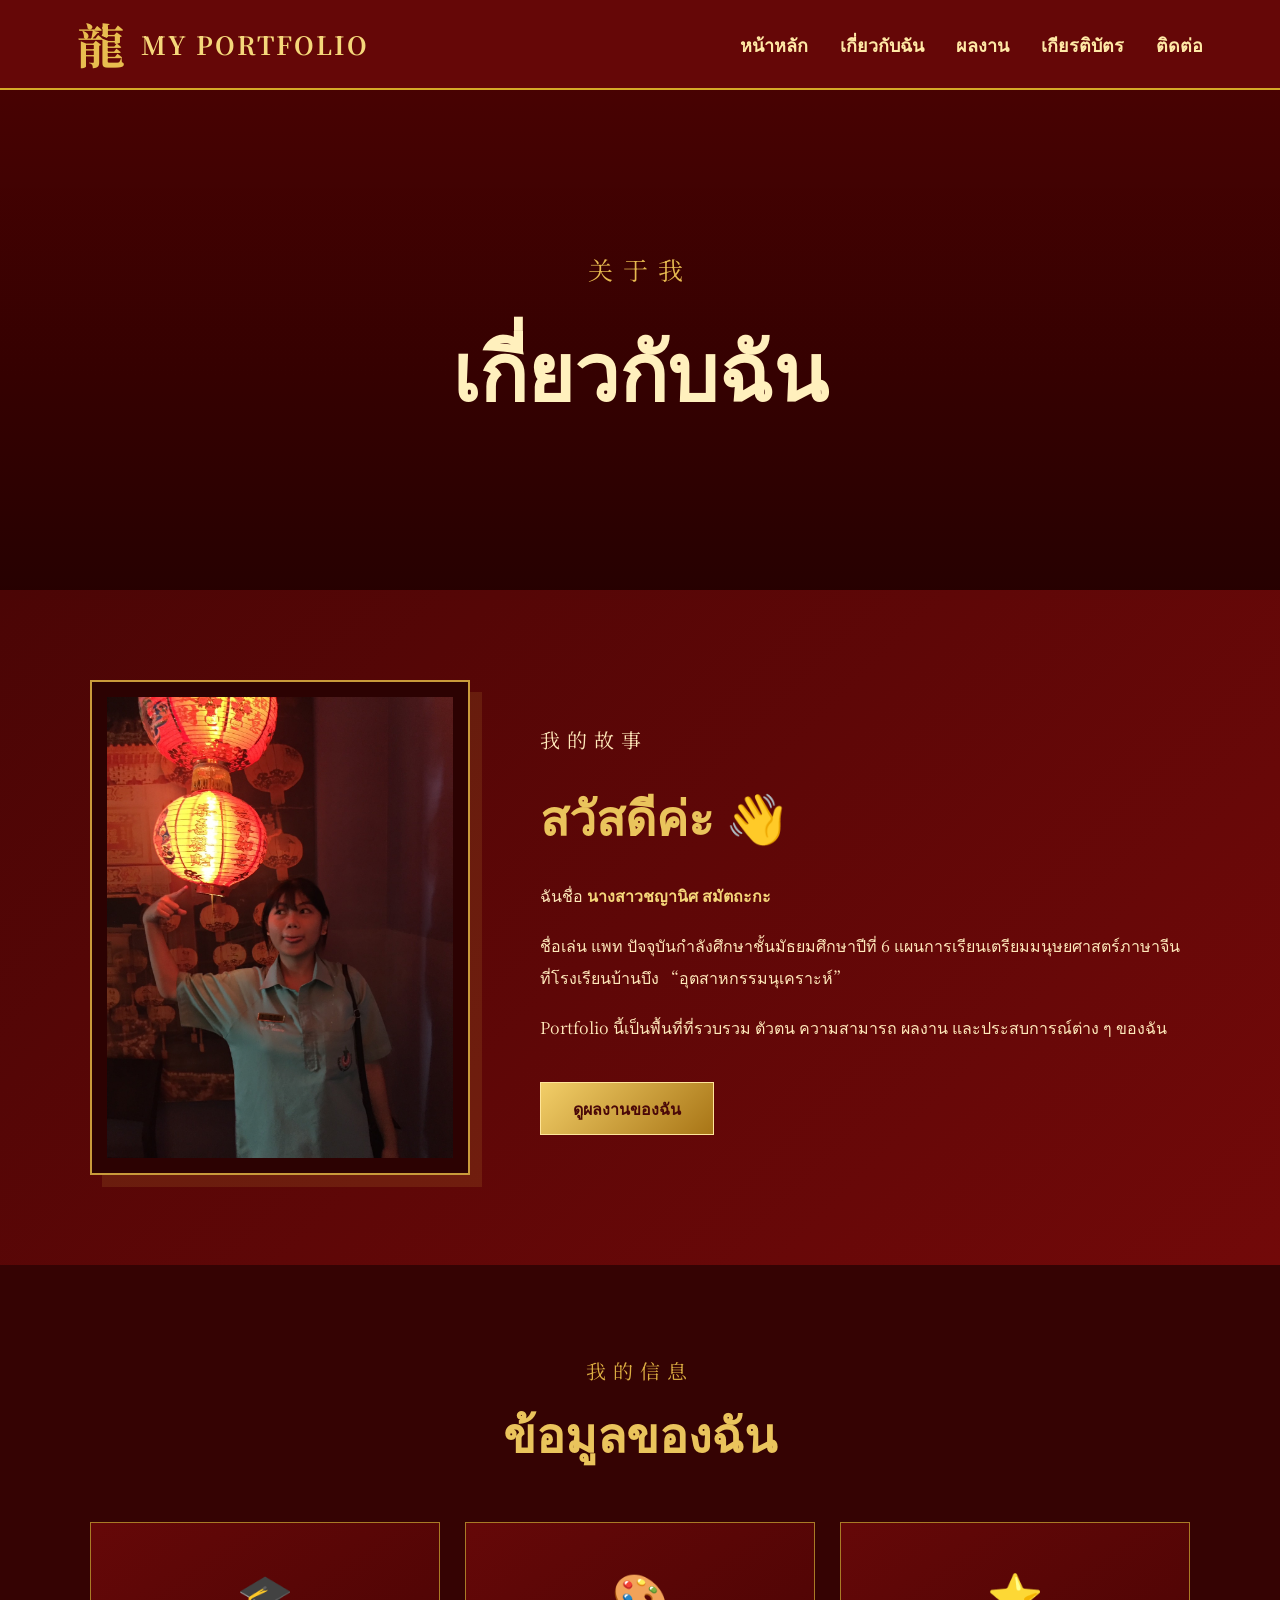
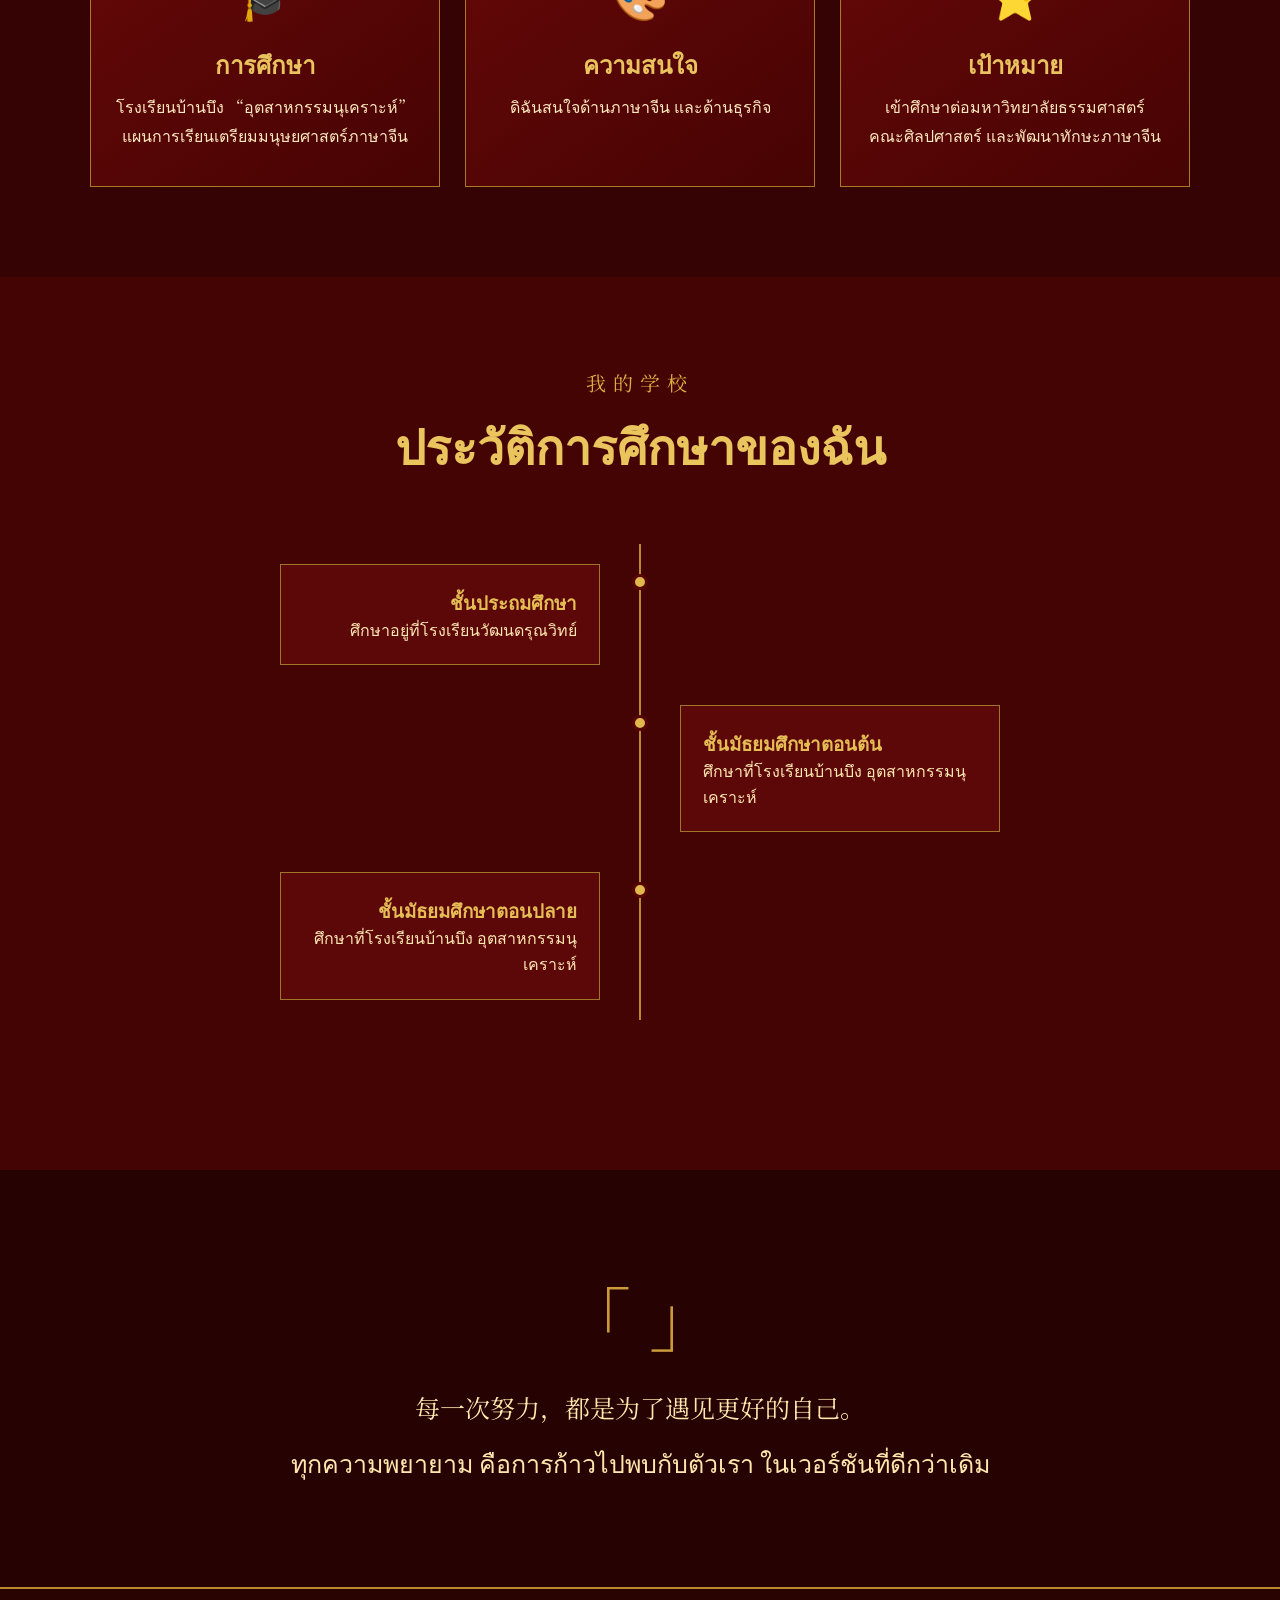
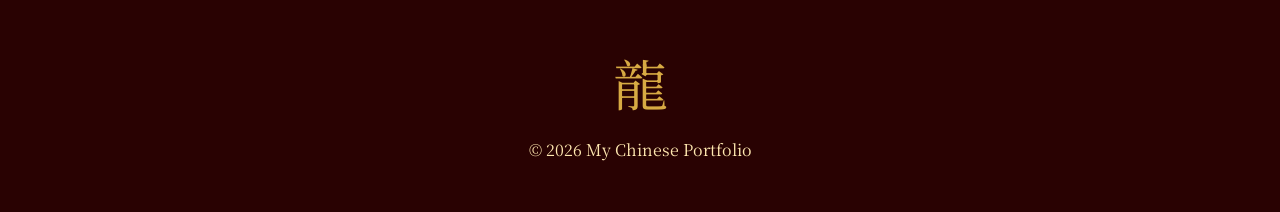
==== commit a4de8955: "about.html" ====
--- a/about.html
+++ b/about.html
@@ -159,7 +159,7 @@
             </h3>
 
             <p>
-                เข้ามหาวิทยาลัยธรรมศาสตร์
+                เข้าศึกษาต่อมหาวิทยาลัยธรรมศาสตร์
                 คณะศิลปศาสตร์
                 และพัฒนาทักษะภาษาจีน
             </p>
--- a/style.css
+++ b/style.css
@@ -1,116 +1,195 @@
-/* =========================
+/* ========================================
    RESET
-========================= */
+======================================== */
 
 * {
+    box-sizing: border-box;
     margin: 0;
     padding: 0;
-    box-sizing: border-box;
+}
+
+html {
+    scroll-behavior: smooth;
 }
 
 body {
-    font-family: "Noto Serif SC", serif;
-    background: linear-gradient(180deg, #700000, #3b0000);
-    color: #fff4d2;
-}
-
-/* =========================
+    font-family: "Noto Serif SC", "Noto Sans Thai", Arial, sans-serif;
+    background: #4b0505;
+    color: #fff0c2;
+    line-height: 1.6;
+}
+
+
+/* ========================================
    NAVBAR
-========================= */
+======================================== */
 
 .navbar {
+    width: 100%;
     height: 90px;
 
     display: flex;
     align-items: center;
     justify-content: space-between;
 
-    padding: 0 7%;
-
-    background: #570606;
-    border-bottom: 2px solid #c99b3b;
+    padding: 0 6%;
+
+    background: #650707;
+    border-bottom: 2px solid #d6a928;
 
     position: sticky;
     top: 0;
-    z-index: 1000;
-}
+    z-index: 9999;
+}
+
+
+/* LOGO */
 
 .logo {
     display: flex;
     align-items: center;
-
-    font-size: 28px;
+    gap: 14px;
+
+    color: #f5d77a;
+    font-size: 25px;
     font-weight: bold;
-    color: #f5d77a;
-
     letter-spacing: 2px;
+
+    white-space: nowrap;
 }
 
 .logo span {
-    font-size: 50px;
-    margin-right: 15px;
-    color: #e6b84c;
-}
-
-nav {
+    font-size: 48px;
+    color: #e8bd4f;
+    line-height: 1;
+}
+
+
+/* MENU */
+
+.navbar nav {
     display: flex;
-    gap: 35px;
-}
-
-nav a {
+    align-items: center;
+    gap: 32px;
+}
+
+.navbar nav a {
     color: #ffe9a6;
     text-decoration: none;
+
+    font-size: 18px;
     font-weight: bold;
-    font-size: 18px;
+
+    white-space: nowrap;
 
     transition: 0.3s;
 }
 
-nav a:hover {
+.navbar nav a:hover {
     color: white;
     text-shadow: 0 0 10px #e7b94d;
 }
 
-/* =========================
-   SECTION
-========================= */
+
+/* ========================================
+   GENERAL SECTION
+======================================== */
 
 section {
-    padding: 100px 8%;
-}
-
-/* =========================
-   TITLES
-========================= */
-
-.section-cn,
-.chinese-title {
+    padding: 90px 7%;
+}
+
+h1,
+h2,
+h3 {
+    font-weight: 700;
+}
+
+h2 {
+    color: #eac45c;
+    font-size: 48px;
+    margin: 8px 0 25px;
+}
+
+.section-cn {
+    color: #dcae42;
+    font-size: 20px;
+    letter-spacing: 7px;
+}
+
+
+/* ========================================
+   HOME - HERO
+======================================== */
+
+.hero {
+    min-height: 720px;
+
+    display: flex;
+    align-items: center;
+    justify-content: center;
+
+    text-align: center;
+
+    background:
+        linear-gradient(
+            rgba(75, 0, 0, 0.55),
+            rgba(55, 0, 0, 0.85)
+        ),
+        url("images/hero.jpg");
+
+    background-size: cover;
+    background-position: center;
+}
+
+.hero-content {
+    max-width: 850px;
+    padding: 40px;
+}
+
+.chinese {
     color: #e5b94f;
-    font-size: 24px;
-    letter-spacing: 6px;
-    text-align: center;
-}
-
-h1 {
-    color: #f5d77a;
-    font-size: 52px;
-    text-align: center;
-}
-
-h2 {
-    color: #e5b94f;
-    font-size: 42px;
-}
-
-/* =========================
+    font-size: 22px;
+    letter-spacing: 8px;
+    margin-bottom: 20px;
+}
+
+.hero h1 {
+    color: #fff1c4;
+    font-size: clamp(45px, 8vw, 90px);
+    line-height: 1.15;
+}
+
+.hero h1 span {
+    color: #e8b948;
+}
+
+.hero p:not(.chinese) {
+    margin: 25px auto;
+    max-width: 600px;
+    font-size: 18px;
+    color: #fff4d5;
+}
+
+
+/* ========================================
    BUTTON
-========================= */
+======================================== */
+
+.gold-button,
+.outline-button {
+    display: inline-block;
+
+    margin-top: 20px;
+    padding: 13px 32px;
+
+    text-decoration: none;
+    font-weight: bold;
+
+    transition: 0.3s;
+}
 
 .gold-button {
-    display: inline-block;
-
-    padding: 14px 35px;
-
     background: linear-gradient(
         135deg,
         #f2ce68,
@@ -118,66 +197,417 @@
     );
 
     color: #4a0808;
-    text-decoration: none;
-    font-weight: bold;
 
     border: 1px solid #ffe59a;
-
-    transition: .3s;
 }
 
 .gold-button:hover {
     transform: translateY(-4px);
 }
 
-/* =========================
-   CARD
-========================= */
-
-.card {
-    background: rgba(90,0,0,0.7);
-
+.outline-button {
+    color: #f0c85b;
+    border: 1px solid #d7aa43;
+}
+
+.outline-button:hover {
+    background: #d7aa43;
+    color: #400505;
+}
+
+
+/* ========================================
+   HOME - INTRO
+======================================== */
+
+.intro {
+    display: grid;
+    grid-template-columns: 1fr 1fr;
+
+    gap: 70px;
+    align-items: center;
+
+    background:
+        linear-gradient(
+            90deg,
+            #4c0505,
+            #6e0909
+        );
+}
+
+.intro p {
+    color: #ffecc1;
+    line-height: 2;
+}
+
+.profile-frame {
+    padding: 12px;
+
+    background: #270202;
+    border: 3px solid #c89b38;
+
+    box-shadow: 15px 15px 0 rgba(200, 155, 56, 0.15);
+}
+
+.profile-frame img {
+    width: 100%;
+    display: block;
+}
+
+
+/* ========================================
+   PORTFOLIO
+======================================== */
+
+.works {
+    min-height: 700px;
+
+    text-align: center;
+
+    background:
+        linear-gradient(
+            rgba(55, 0, 0, 0.94),
+            rgba(55, 0, 0, 0.94)
+        );
+}
+
+.work-grid {
+    max-width: 1300px;
+    margin: 50px auto 0;
+
+    display: grid;
+    grid-template-columns: repeat(3, 1fr);
+
+    gap: 30px;
+}
+
+.work-card {
+    background: #620909;
+    border: 1px solid #b98b2d;
+
+    overflow: hidden;
+
+    transition: 0.3s;
+}
+
+.work-card:hover {
+    transform: translateY(-8px);
+}
+
+.work-card img {
+    width: 100%;
+    height: 280px;
+
+    object-fit: cover;
+    display: block;
+}
+
+.work-card h3 {
+    color: #e9bf52;
+    font-size: 24px;
+
+    margin: 20px 15px 8px;
+}
+
+.work-card p {
+    color: #ffe8b0;
+
+    padding: 0 20px 25px;
+}
+
+
+/* ========================================
+   ABOUT
+======================================== */
+
+.about-hero {
+    min-height: 500px;
+
+    display: flex;
+    align-items: center;
+    justify-content: center;
+
+    text-align: center;
+
+    background:
+        linear-gradient(
+            rgba(70, 0, 0, 0.65),
+            rgba(35, 0, 0, 0.9)
+        );
+
+    position: relative;
+}
+
+.about-title .chinese-title {
+    color: #e5b94f;
+    font-size: 25px;
+    letter-spacing: 10px;
+    margin-bottom: 15px;
+}
+
+.about-title h1 {
+    color: #fff0bd;
+    font-size: clamp(45px, 7vw, 80px);
+}
+
+
+/* PROFILE ABOUT */
+
+.profile-section {
+    display: grid;
+    grid-template-columns: 380px 1fr;
+
+    gap: 70px;
+    align-items: center;
+
+    background:
+        linear-gradient(
+            135deg,
+            #4b0505,
+            #720909
+        );
+}
+
+.profile-card {
+    position: relative;
+
+    padding: 15px;
+
+    background: #2c0202;
     border: 2px solid #c99b3b;
 
-    padding: 30px;
-
-    text-align: center;
-}
-
-/* =========================
-   CONTACT PAGE
-========================= */
+    box-shadow:
+        12px 12px 0 rgba(201, 155, 59, 0.15);
+}
+
+.profile-card img {
+    width: 100%;
+    display: block;
+}
+
+.profile-text p {
+    color: #ffe9bb;
+    line-height: 2;
+    margin-bottom: 18px;
+}
+
+.profile-text strong {
+    color: #f5d77a;
+}
+
+
+/* ========================================
+   INFO
+======================================== */
+
+.info-section {
+    text-align: center;
+    background: #350303;
+}
+
+.info-grid {
+    max-width: 1100px;
+
+    margin: 50px auto 0;
+
+    display: grid;
+    grid-template-columns: repeat(3, 1fr);
+
+    gap: 25px;
+}
+
+.info-card {
+    padding: 35px 25px;
+
+    background:
+        linear-gradient(
+            145deg,
+            #650808,
+            #470303
+        );
+
+    border: 1px solid #a97b26;
+}
+
+.info-icon {
+    font-size: 45px;
+    margin-bottom: 15px;
+}
+
+.info-card h3 {
+    color: #e9c45e;
+    font-size: 24px;
+    margin-bottom: 10px;
+}
+
+.info-card p {
+    color: #ffeac0;
+    line-height: 1.8;
+}
+
+
+/* ========================================
+   TIMELINE
+======================================== */
+
+.timeline-section {
+    background: #450404;
+    text-align: center;
+}
+
+.timeline {
+    max-width: 800px;
+    margin: 60px auto;
+
+    position: relative;
+}
+
+.timeline::before {
+    content: "";
+
+    position: absolute;
+
+    left: 50%;
+    transform: translateX(-50%);
+
+    width: 2px;
+    height: 100%;
+
+    background: #b88a2c;
+}
+
+.timeline-item {
+    width: 50%;
+    padding: 20px 40px;
+
+    position: relative;
+}
+
+.timeline-item:nth-child(odd) {
+    text-align: right;
+}
+
+.timeline-item:nth-child(even) {
+    margin-left: 50%;
+    text-align: left;
+}
+
+.timeline-dot {
+    position: absolute;
+
+    top: 30px;
+
+    width: 16px;
+    height: 16px;
+
+    border-radius: 50%;
+
+    background: #e0b84d;
+    border: 3px solid #570606;
+}
+
+.timeline-item:nth-child(odd) .timeline-dot {
+    right: -8px;
+}
+
+.timeline-item:nth-child(even) .timeline-dot {
+    left: -8px;
+}
+
+.timeline-content {
+    background: #5d0808;
+    border: 1px solid #9f7527;
+
+    padding: 22px;
+}
+
+.timeline-content h3 {
+    color: #e5bd55;
+}
+
+.timeline-content p {
+    color: #ffe8b2;
+}
+
+
+/* ========================================
+   QUOTE
+======================================== */
+
+.quote {
+    text-align: center;
+    background: #270202;
+}
+
+.quote-symbol {
+    color: #c99b3b;
+    font-size: 70px;
+}
+
+.quote p {
+    max-width: 800px;
+    margin: 15px auto;
+
+    color: #ffe8ad;
+    font-size: 25px;
+}
+
+
+/* ========================================
+   CONTACT
+======================================== */
+
+.contact-page {
+    text-align: center;
+    background:
+        linear-gradient(
+            180deg,
+            #700000,
+            #3b0000
+        );
+
+    min-height: 800px;
+}
 
 .contact-header {
-    text-align: center;
-    padding-top: 50px;
-}
-
-.description {
+    margin-bottom: 50px;
+}
+
+.contact-header .chinese-title {
+    color: #e5b94f;
+    font-size: 28px;
+    letter-spacing: 8px;
+}
+
+.contact-header h1 {
+    color: #fff0bd;
+    font-size: 48px;
+}
+
+.contact-description {
     color: white;
     font-size: 18px;
     margin-top: 30px;
 }
 
 .contact-container {
-    width: 75%;
     max-width: 1100px;
-
-    margin: 70px auto;
+    margin: auto;
 
     display: grid;
     grid-template-columns: 1fr 1fr;
 
-    gap: 35px;
-}
-
-/* LEFT */
+    gap: 30px;
+}
+
+.left-box,
+.right-box {
+    border: 2px solid #d6a928;
+    background: rgba(90, 0, 0, 0.65);
+}
 
 .left-box {
-    min-height: 560px;
-
-    border: 2px solid #d6a928;
-    background: rgba(90,0,0,0.65);
+    min-height: 540px;
 
     display: flex;
     flex-direction: column;
@@ -188,13 +618,8 @@
     text-align: center;
 }
 
-/* RIGHT */
-
 .right-box {
-    min-height: 560px;
-
-    border: 2px solid #d6a928;
-    background: rgba(90,0,0,0.65);
+    min-height: 540px;
 
     display: grid;
     grid-template-rows: 1fr 1fr;
@@ -204,118 +629,169 @@
     display: flex;
     flex-direction: column;
 
+    align-items: center;
     justify-content: center;
-    align-items: center;
-
-    text-align: center;
 }
 
 .social:first-child {
     border-bottom: 2px solid #d6a928;
 }
 
-/* ICON */
-
-.icon {
+.icon,
+.facebook-icon,
+.instagram-icon {
     font-size: 55px;
     margin-bottom: 20px;
 }
 
 .facebook-icon {
-    font-size: 58px;
     font-weight: bold;
 }
-
-.instagram-icon {
-    font-size: 60px;
-}
-
-/* TEXT */
 
 .contact-title {
     color: #f5d77a;
     font-size: 30px;
     font-weight: bold;
-
-    margin-top: 10px;
 }
 
 .contact-detail {
     color: white;
     font-size: 20px;
-
-    margin-top: 15px;
-}
-
-.bottom-line {
-    width: 60%;
-    height: 2px;
-
-    background: #d6a928;
-
-    margin: 60px auto;
-}
-
-/* =========================
+    margin-top: 8px;
+}
+
+
+/* ========================================
    FOOTER
-========================= */
+======================================== */
 
 footer {
+    text-align: center;
+
     padding: 50px;
-    text-align: center;
-
-    border-top: 2px solid #c99b3b;
-
-    background: #2b0202;
-}
-
-/* =========================
-   MOBILE
-========================= */
+
+    background: #290202;
+
+    border-top: 2px solid #b98b2d;
+
+    color: #ffe8b0;
+}
+
+.footer-dragon {
+    color: #d7aa43;
+    font-size: 55px;
+    margin-bottom: 10px;
+}
+
+
+/* ========================================
+   MOBILE / iPAD
+======================================== */
 
 @media (max-width: 800px) {
 
     .navbar {
         height: auto;
 
+        padding: 20px;
+
         flex-direction: column;
+
         gap: 20px;
-
-        padding: 20px;
-    }
-
-    nav {
+    }
+
+    .logo {
+        font-size: 21px;
+    }
+
+    .logo span {
+        font-size: 40px;
+    }
+
+    .navbar nav {
+        width: 100%;
+
+        display: flex;
+
         flex-wrap: wrap;
+
         justify-content: center;
 
-        gap: 15px;
-    }
-
-    .logo {
-        font-size: 24px;
-    }
-
-    .logo span {
-        font-size: 42px;
-    }
+        gap: 12px 20px;
+    }
+
+    .navbar nav a {
+        font-size: 15px;
+    }
+
+
+    section {
+        padding: 70px 6%;
+    }
+
+
+    .hero {
+        min-height: 600px;
+    }
+
+    .hero h1 {
+        font-size: 45px;
+    }
+
+
+    .intro {
+        grid-template-columns: 1fr;
+        gap: 40px;
+    }
+
+
+    .work-grid {
+        grid-template-columns: 1fr;
+    }
+
+
+    .profile-section {
+        grid-template-columns: 1fr;
+        gap: 40px;
+    }
+
+
+    .info-grid {
+        grid-template-columns: 1fr;
+    }
+
+
+    .timeline::before {
+        left: 10px;
+    }
+
+    .timeline-item,
+    .timeline-item:nth-child(even) {
+        width: 100%;
+
+        margin-left: 0;
+
+        padding-left: 45px;
+        padding-right: 0;
+
+        text-align: left;
+    }
+
+    .timeline-item:nth-child(odd) .timeline-dot,
+    .timeline-item:nth-child(even) .timeline-dot {
+        left: 2px;
+        right: auto;
+    }
+
 
     .contact-container {
-        width: 90%;
-
         grid-template-columns: 1fr;
-    }
-
-    .left-box,
-    .right-box {
-        min-height: 420px;
-    }
-
-    h1 {
+        width: 100%;
+    }
+
+
+    .contact-header h1 {
         font-size: 38px;
     }
 
-    h2 {
-        font-size: 34px;
-    }
-
-}
+}
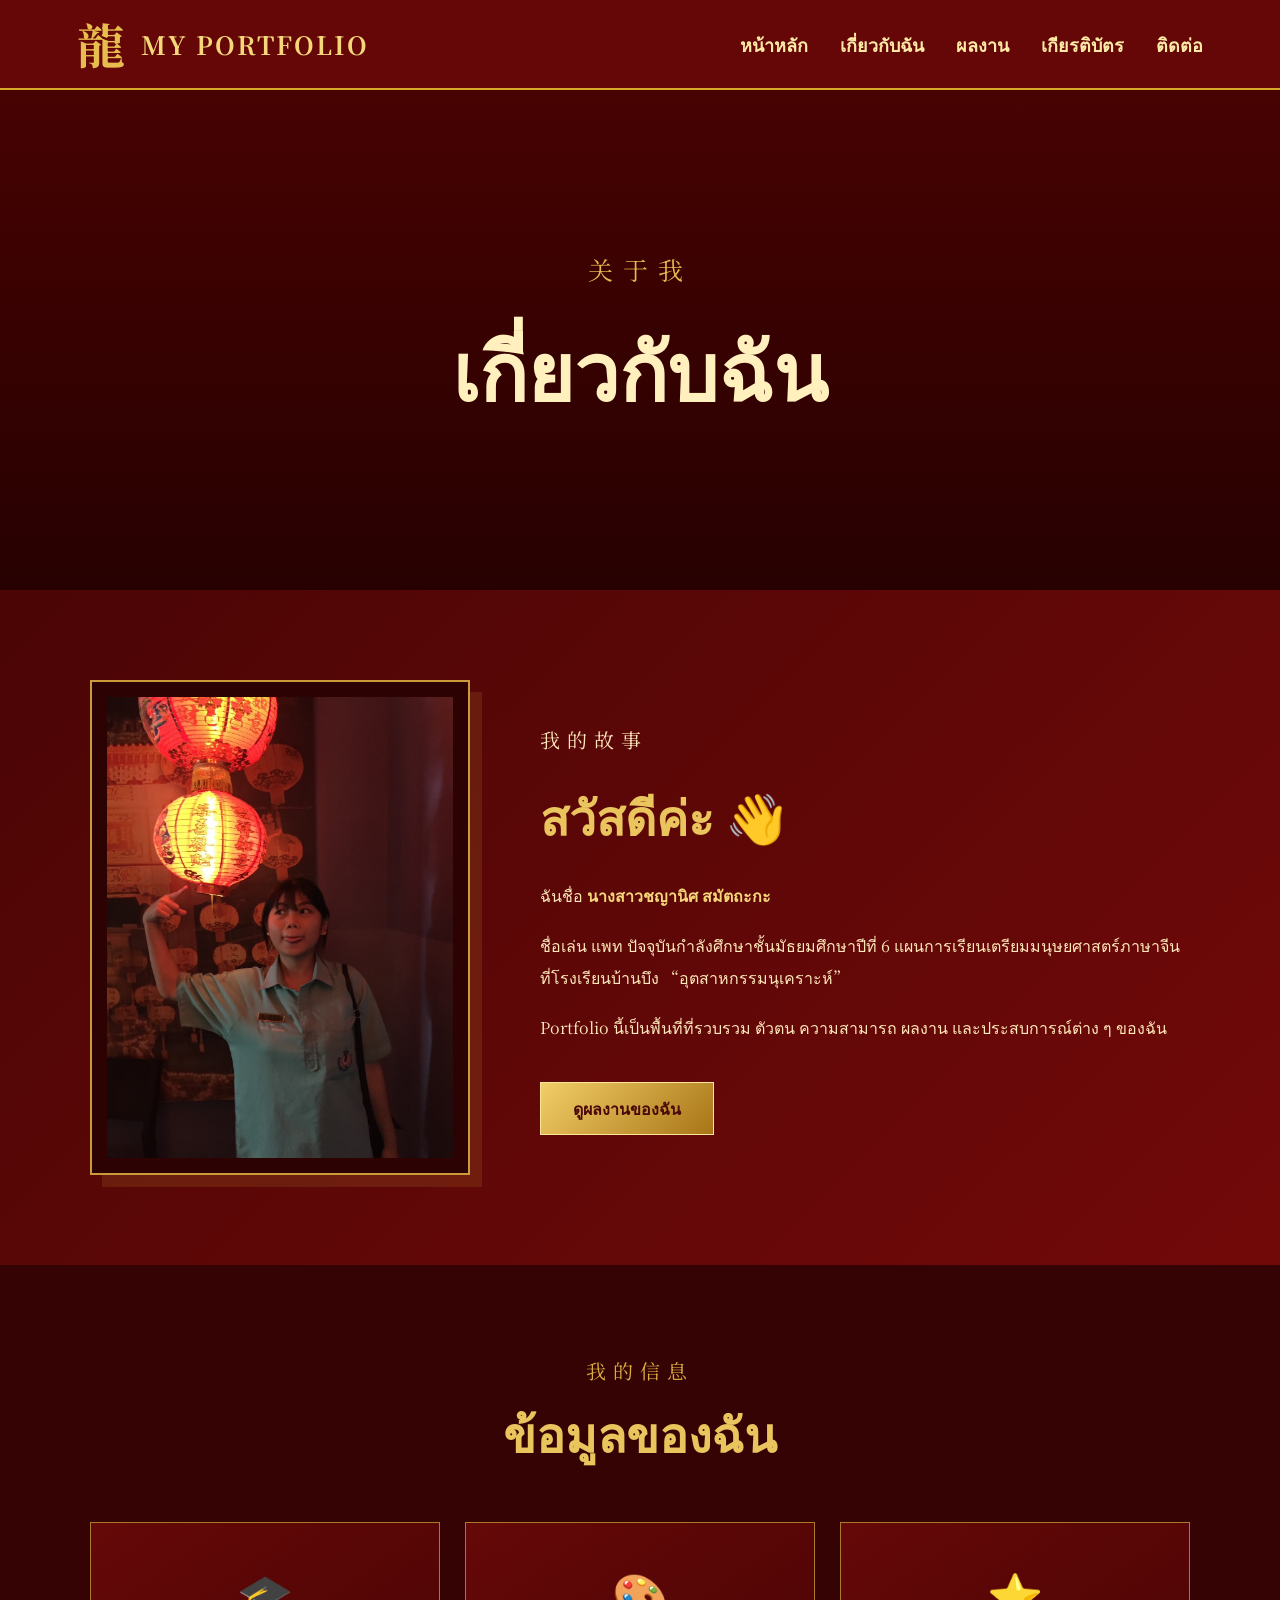
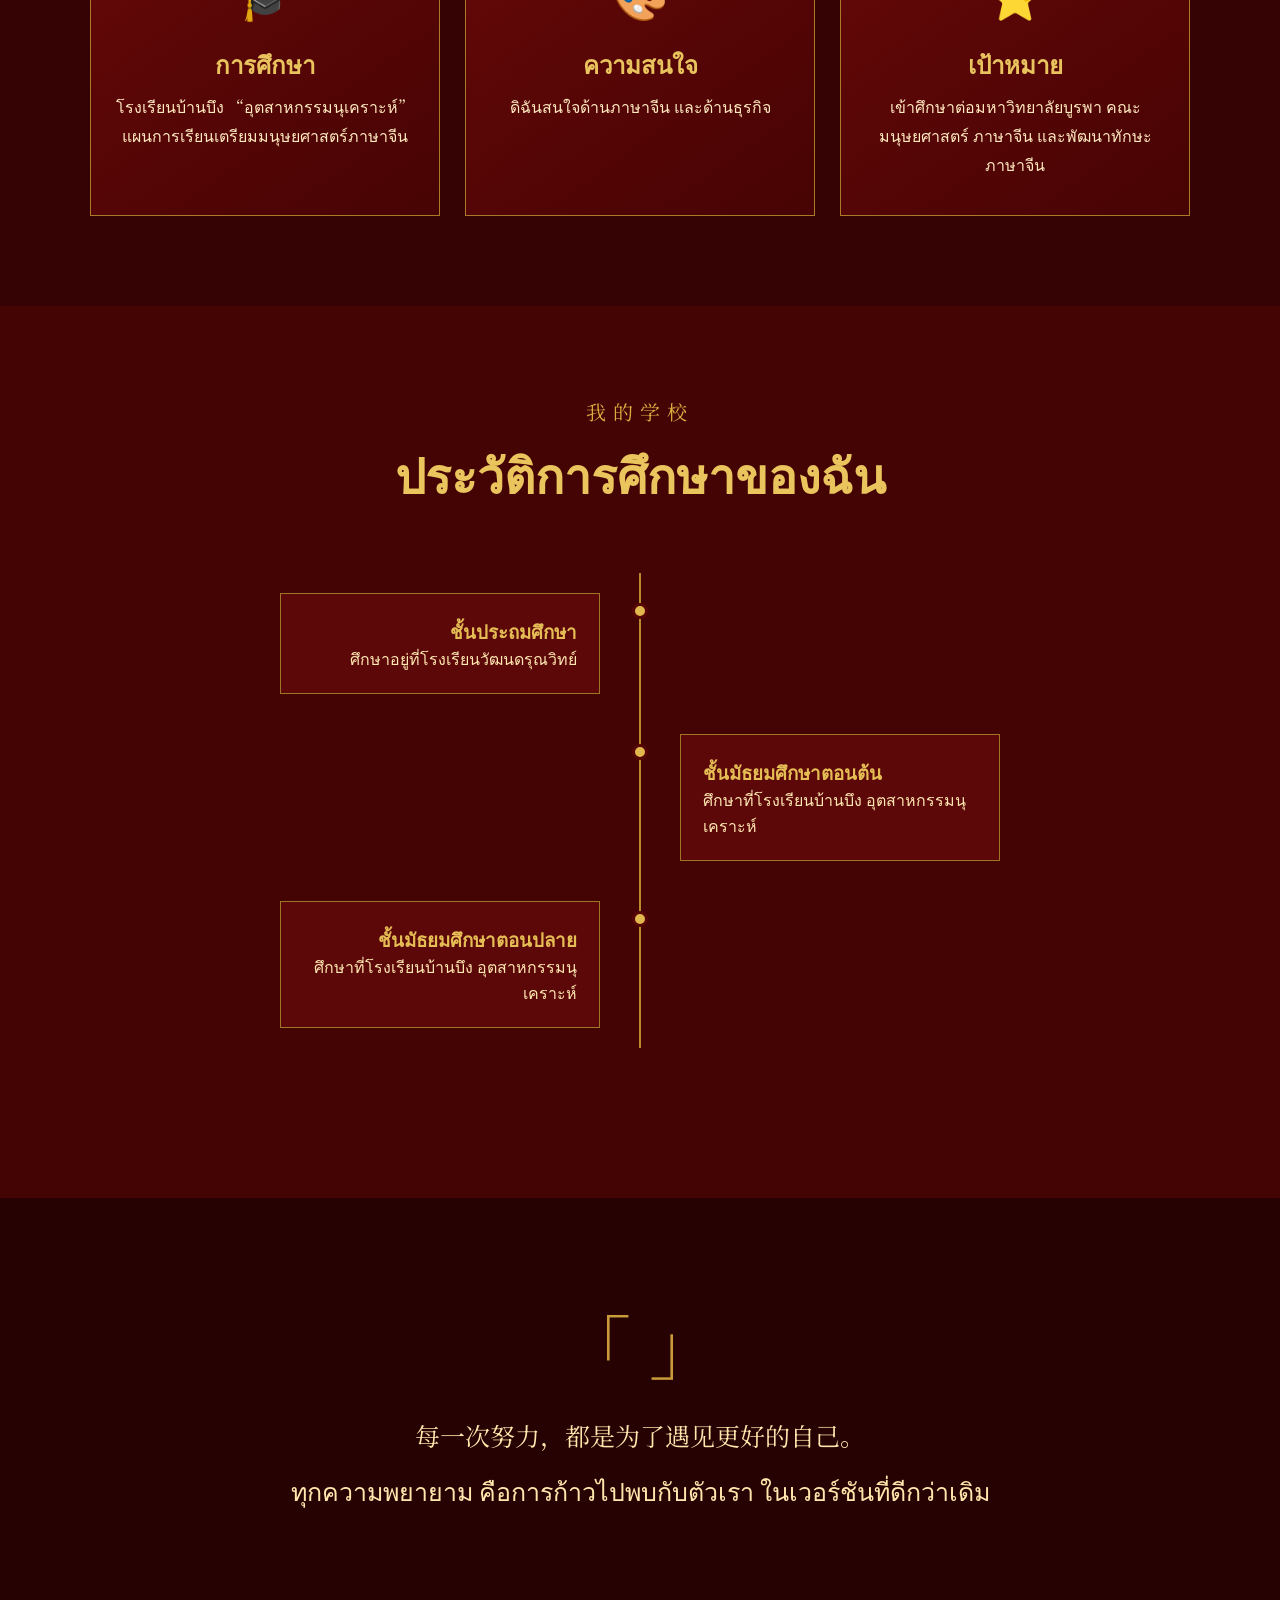
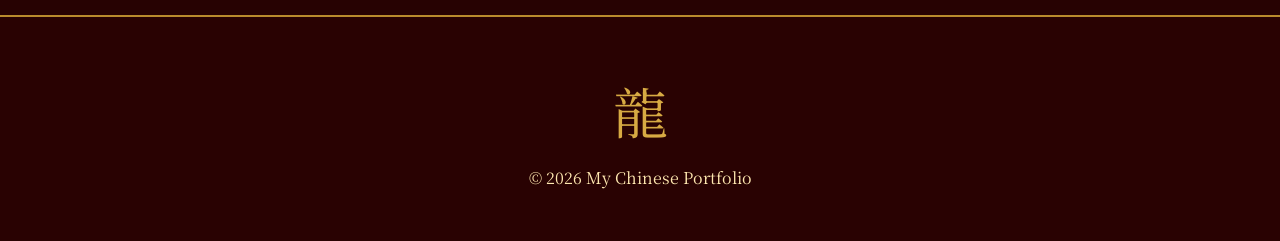
==== commit 25cc66a3: "about.html" ====
--- a/about.html
+++ b/about.html
@@ -159,8 +159,8 @@
             </h3>
 
             <p>
-                เข้าศึกษาต่อมหาวิทยาลัยธรรมศาสตร์
-                คณะศิลปศาสตร์
+                เข้าศึกษาต่อมหาวิทยาลัยบูรพา
+                คณะมนุษยศาสตร์ ภาษาจีน
                 และพัฒนาทักษะภาษาจีน
             </p>
 
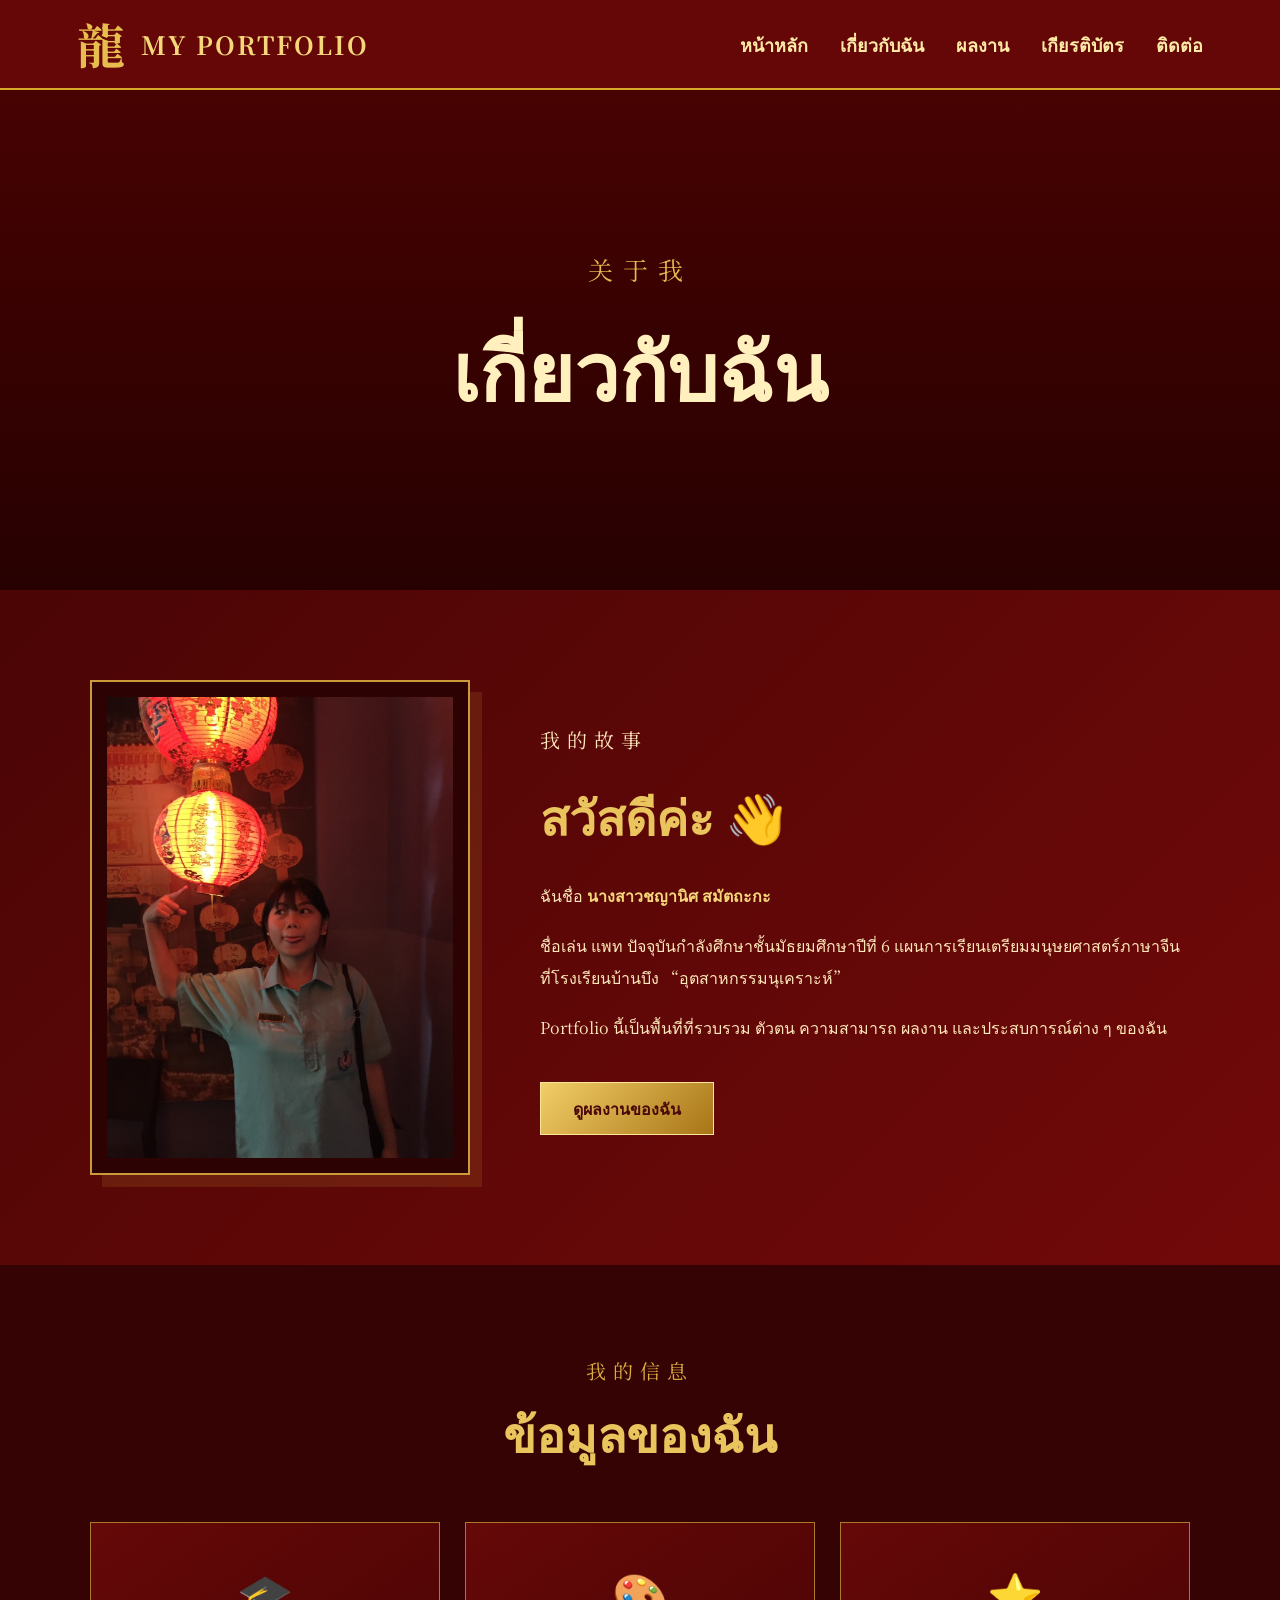
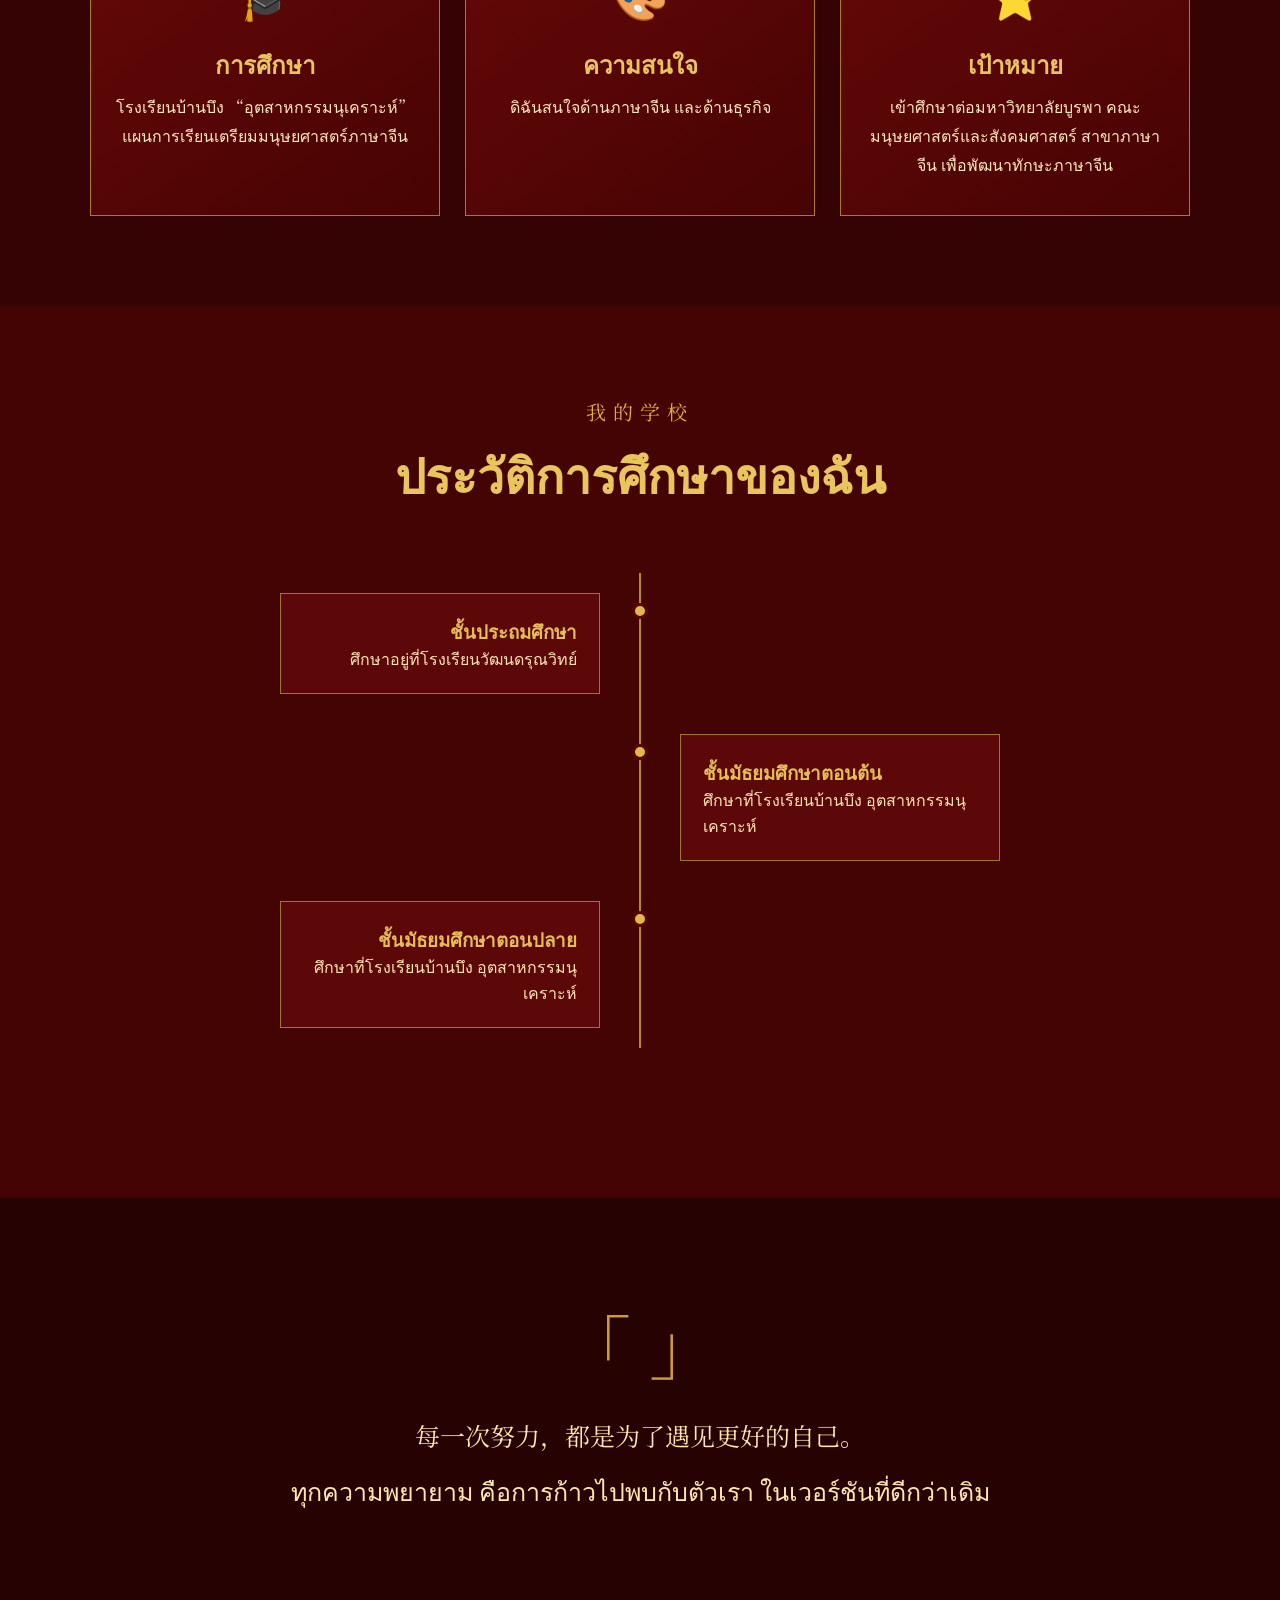
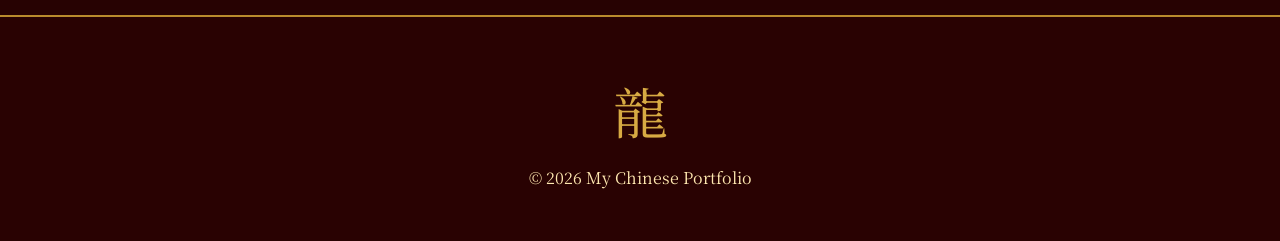
==== commit 2f80c195: "about.html" ====
--- a/about.html
+++ b/about.html
@@ -160,8 +160,8 @@
 
             <p>
                 เข้าศึกษาต่อมหาวิทยาลัยบูรพา
-                คณะมนุษยศาสตร์ ภาษาจีน
-                และพัฒนาทักษะภาษาจีน
+                คณะมนุษยศาสตร์และสังคมศาสตร์ สาขาภาษาจีน
+                เพื่อพัฒนาทักษะภาษาจีน
             </p>
 
         </div>
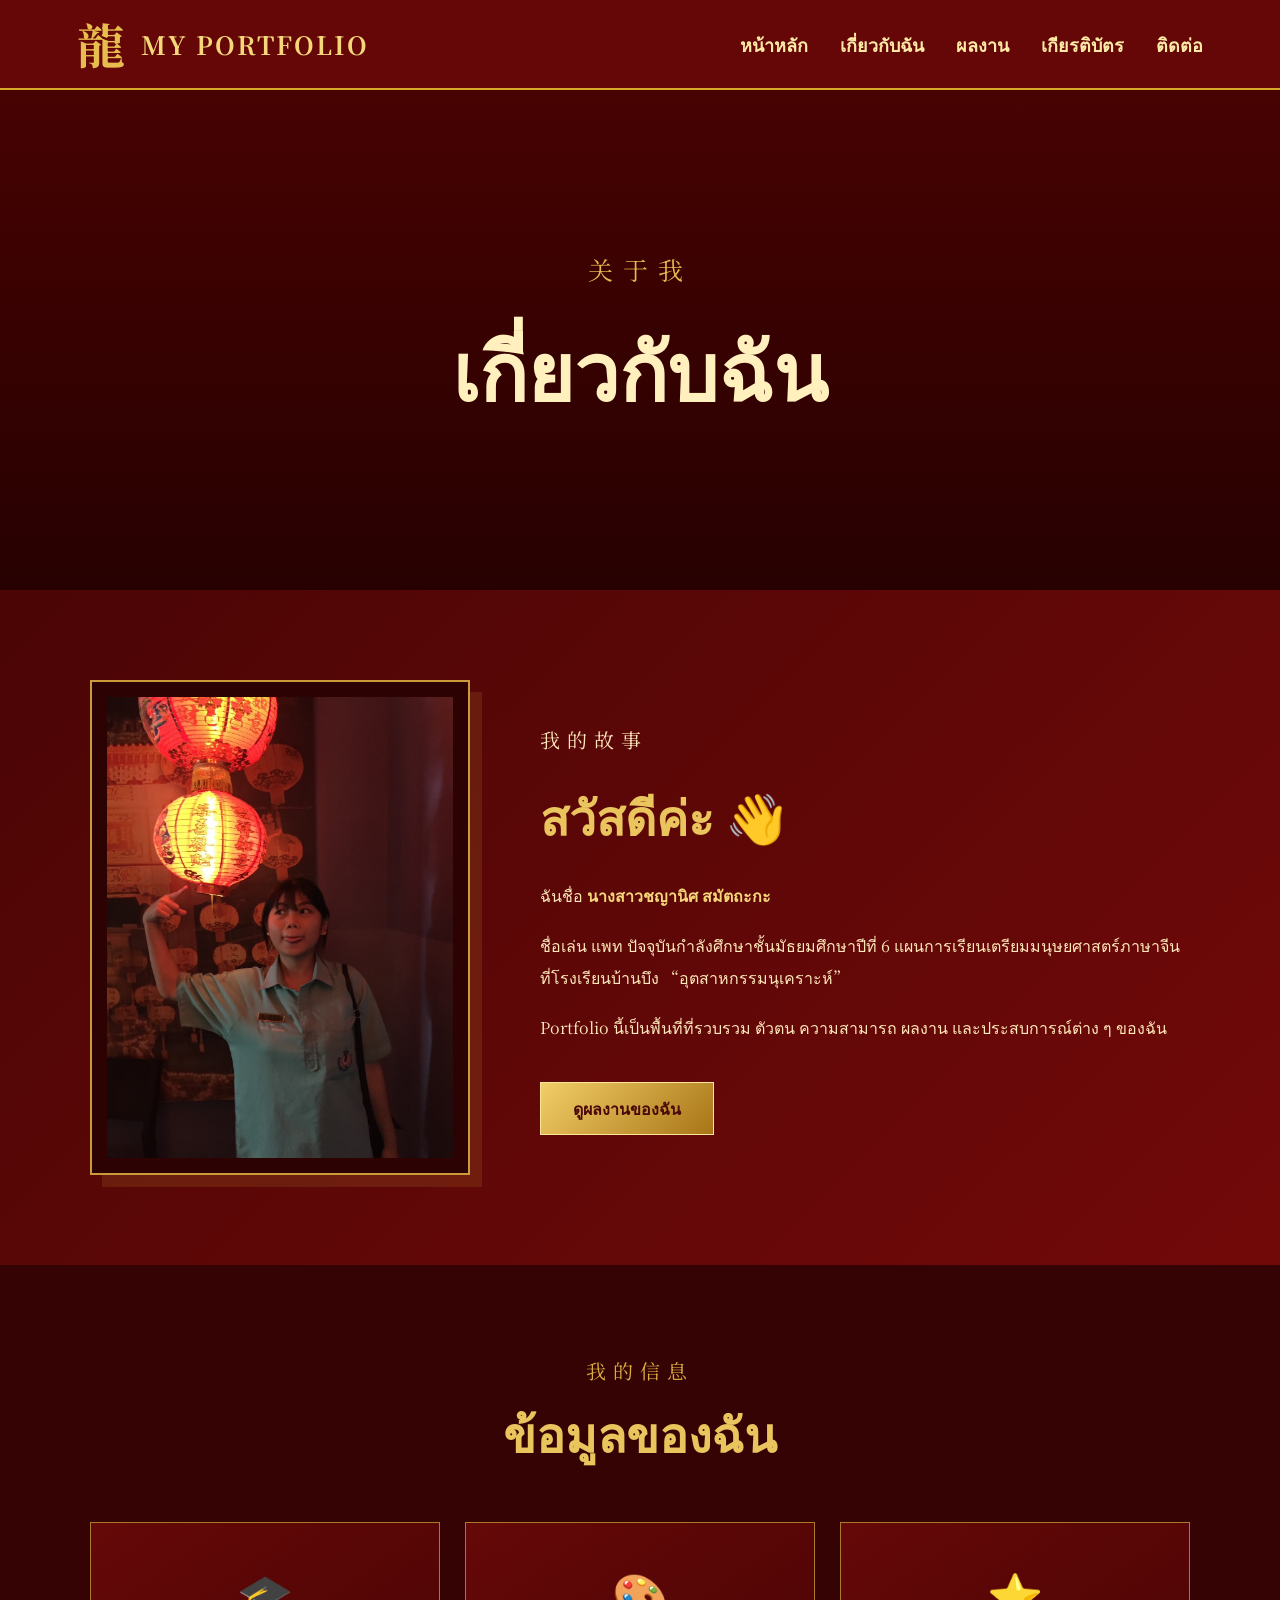
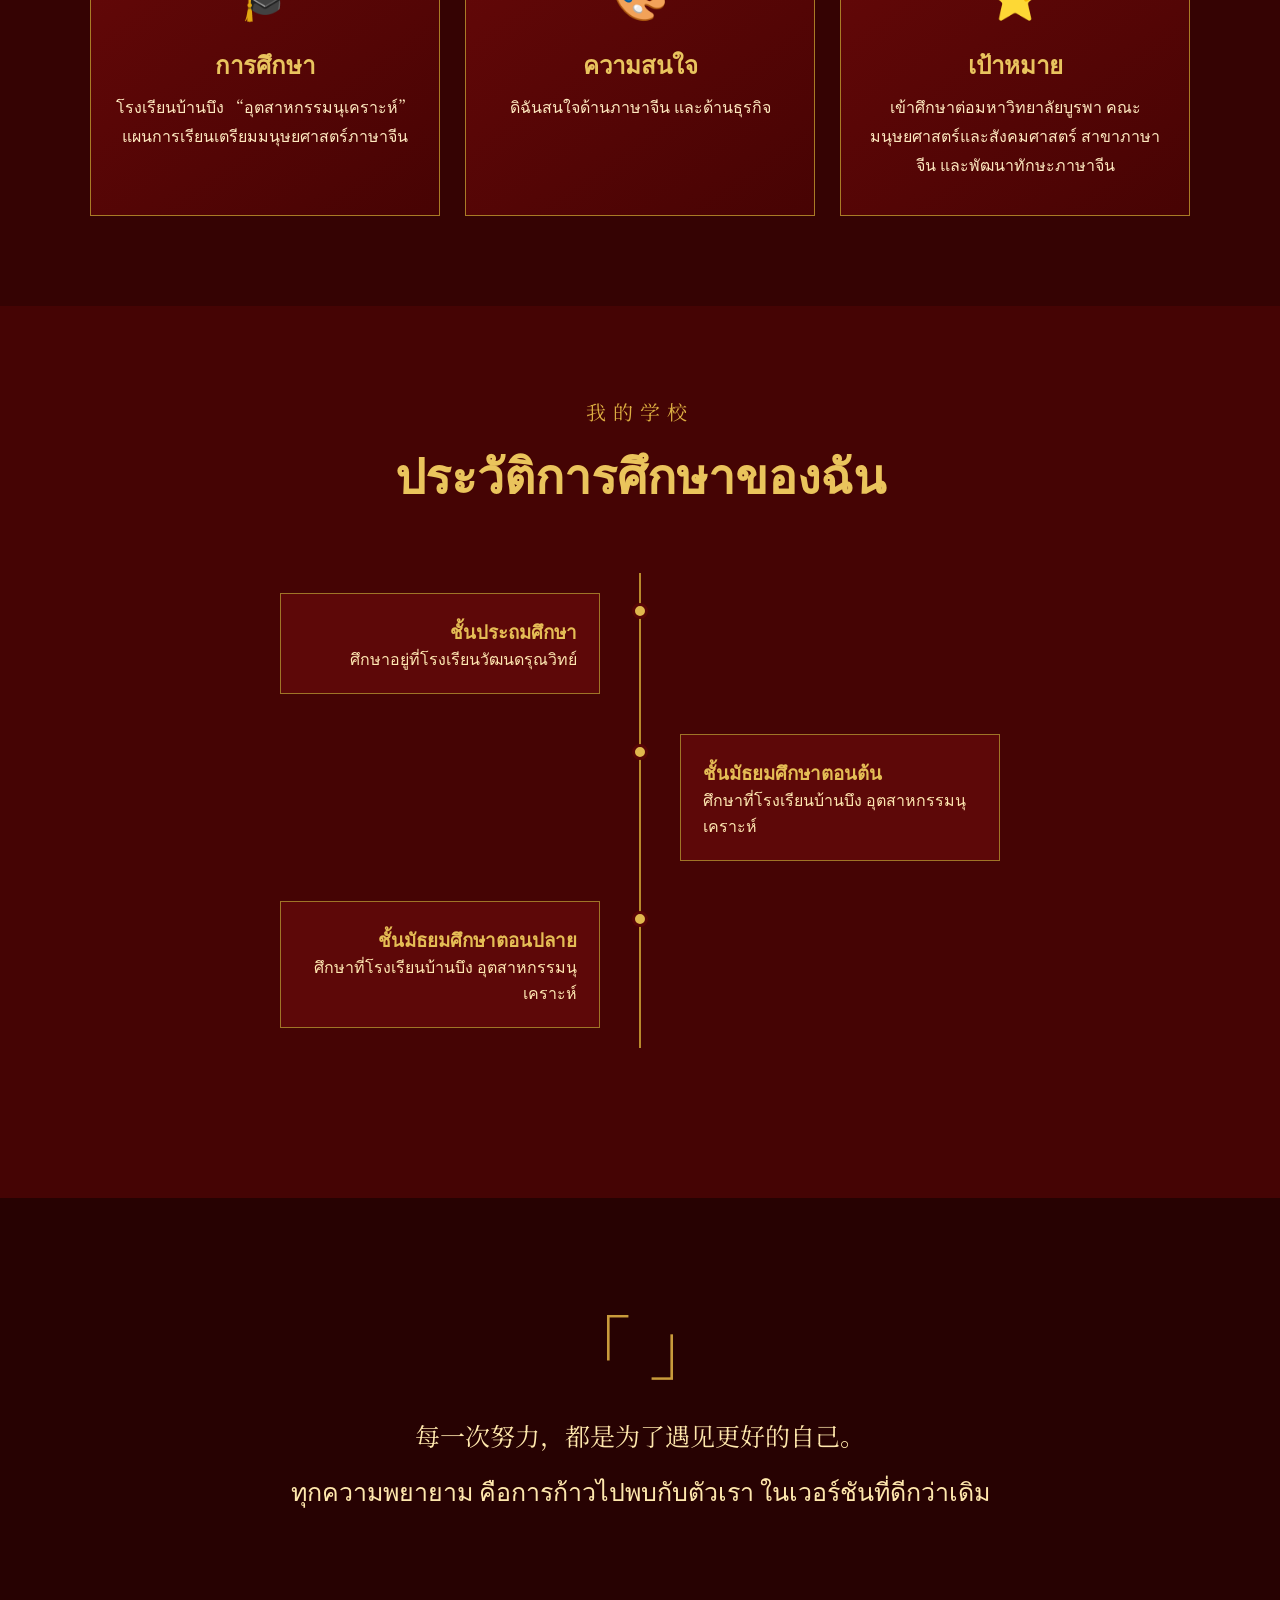
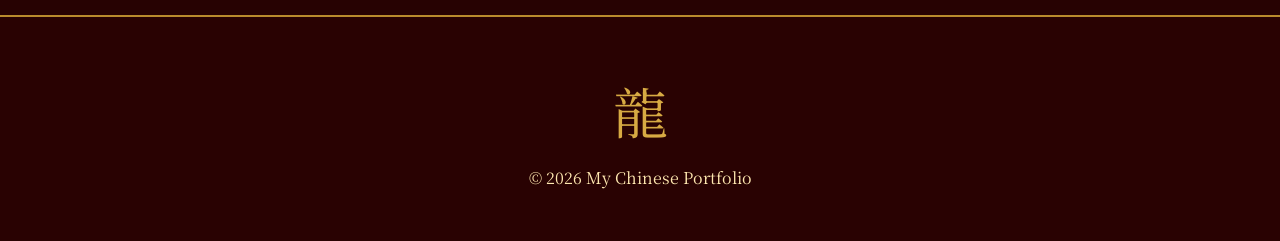
==== commit 0f286391: "about.html" ====
--- a/about.html
+++ b/about.html
@@ -161,7 +161,7 @@
             <p>
                 เข้าศึกษาต่อมหาวิทยาลัยบูรพา
                 คณะมนุษยศาสตร์และสังคมศาสตร์ สาขาภาษาจีน
-                เพื่อพัฒนาทักษะภาษาจีน
+                และพัฒนาทักษะภาษาจีน
             </p>
 
         </div>
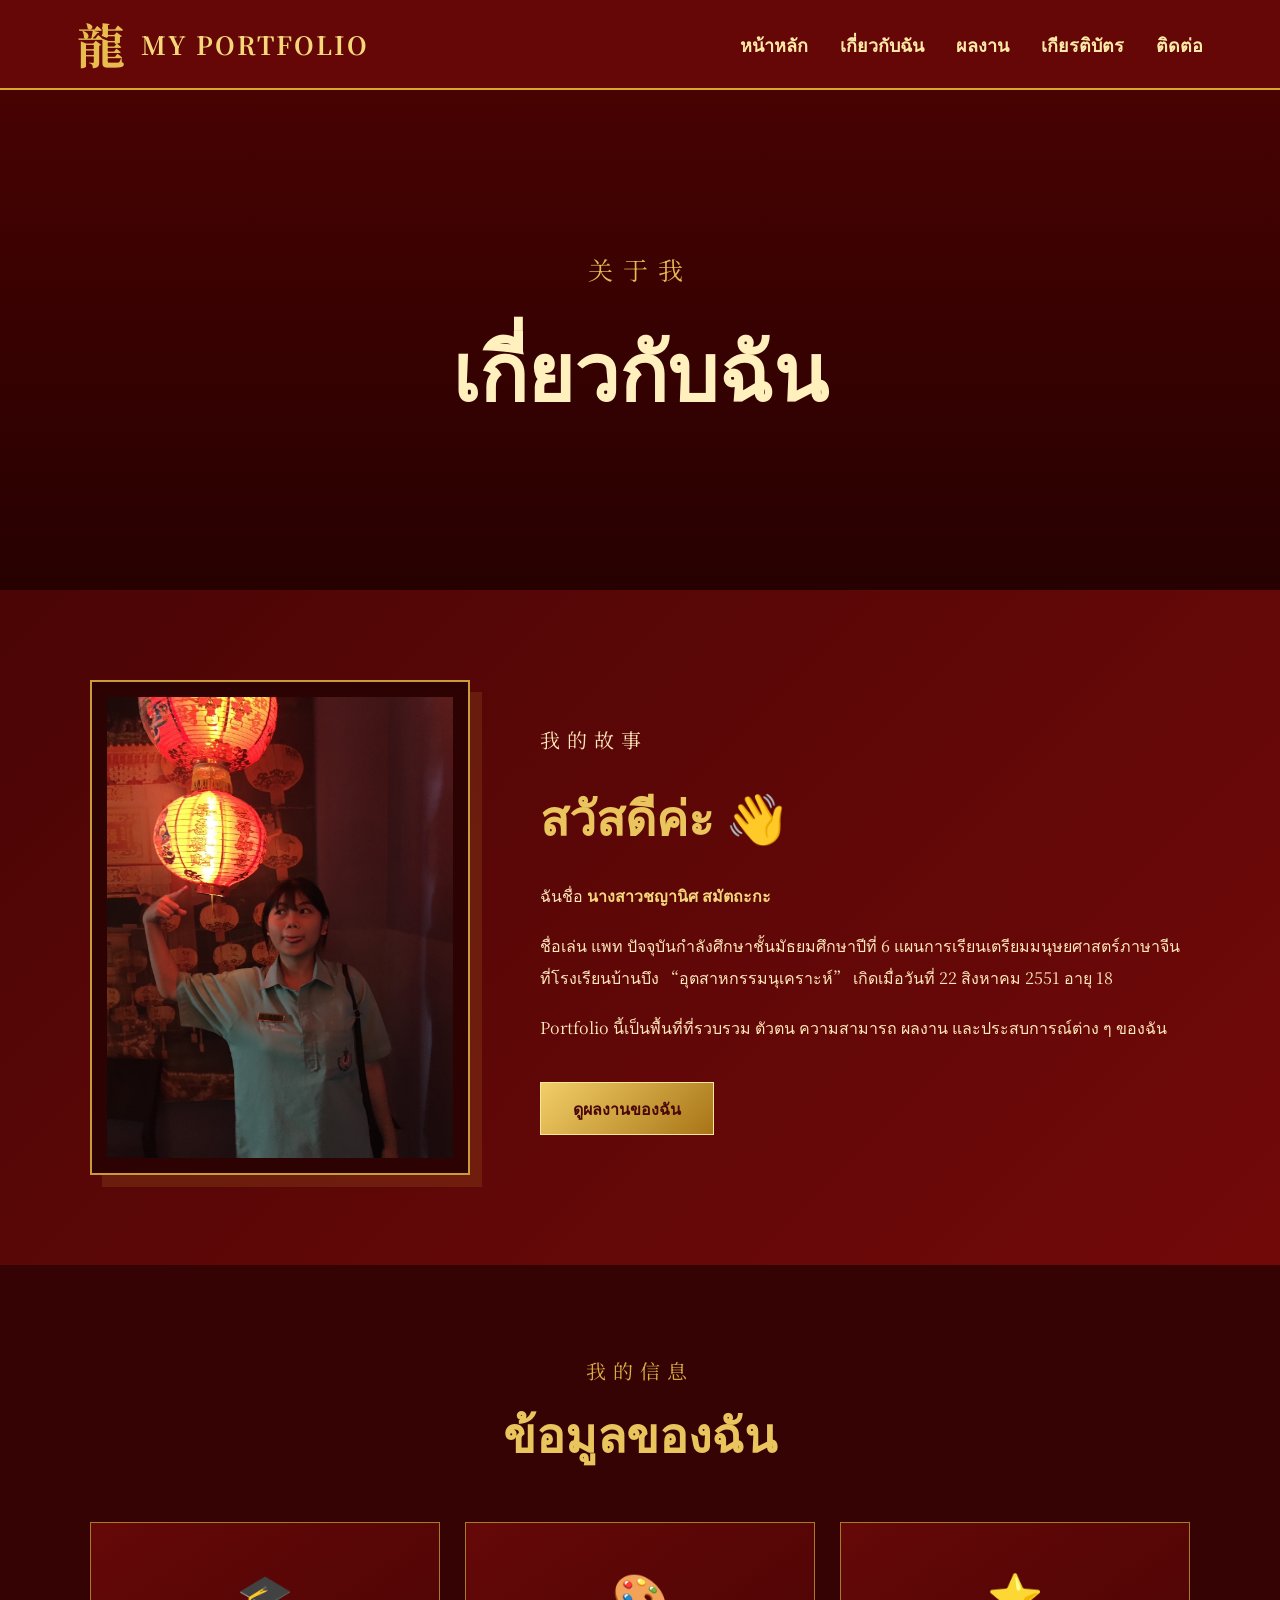
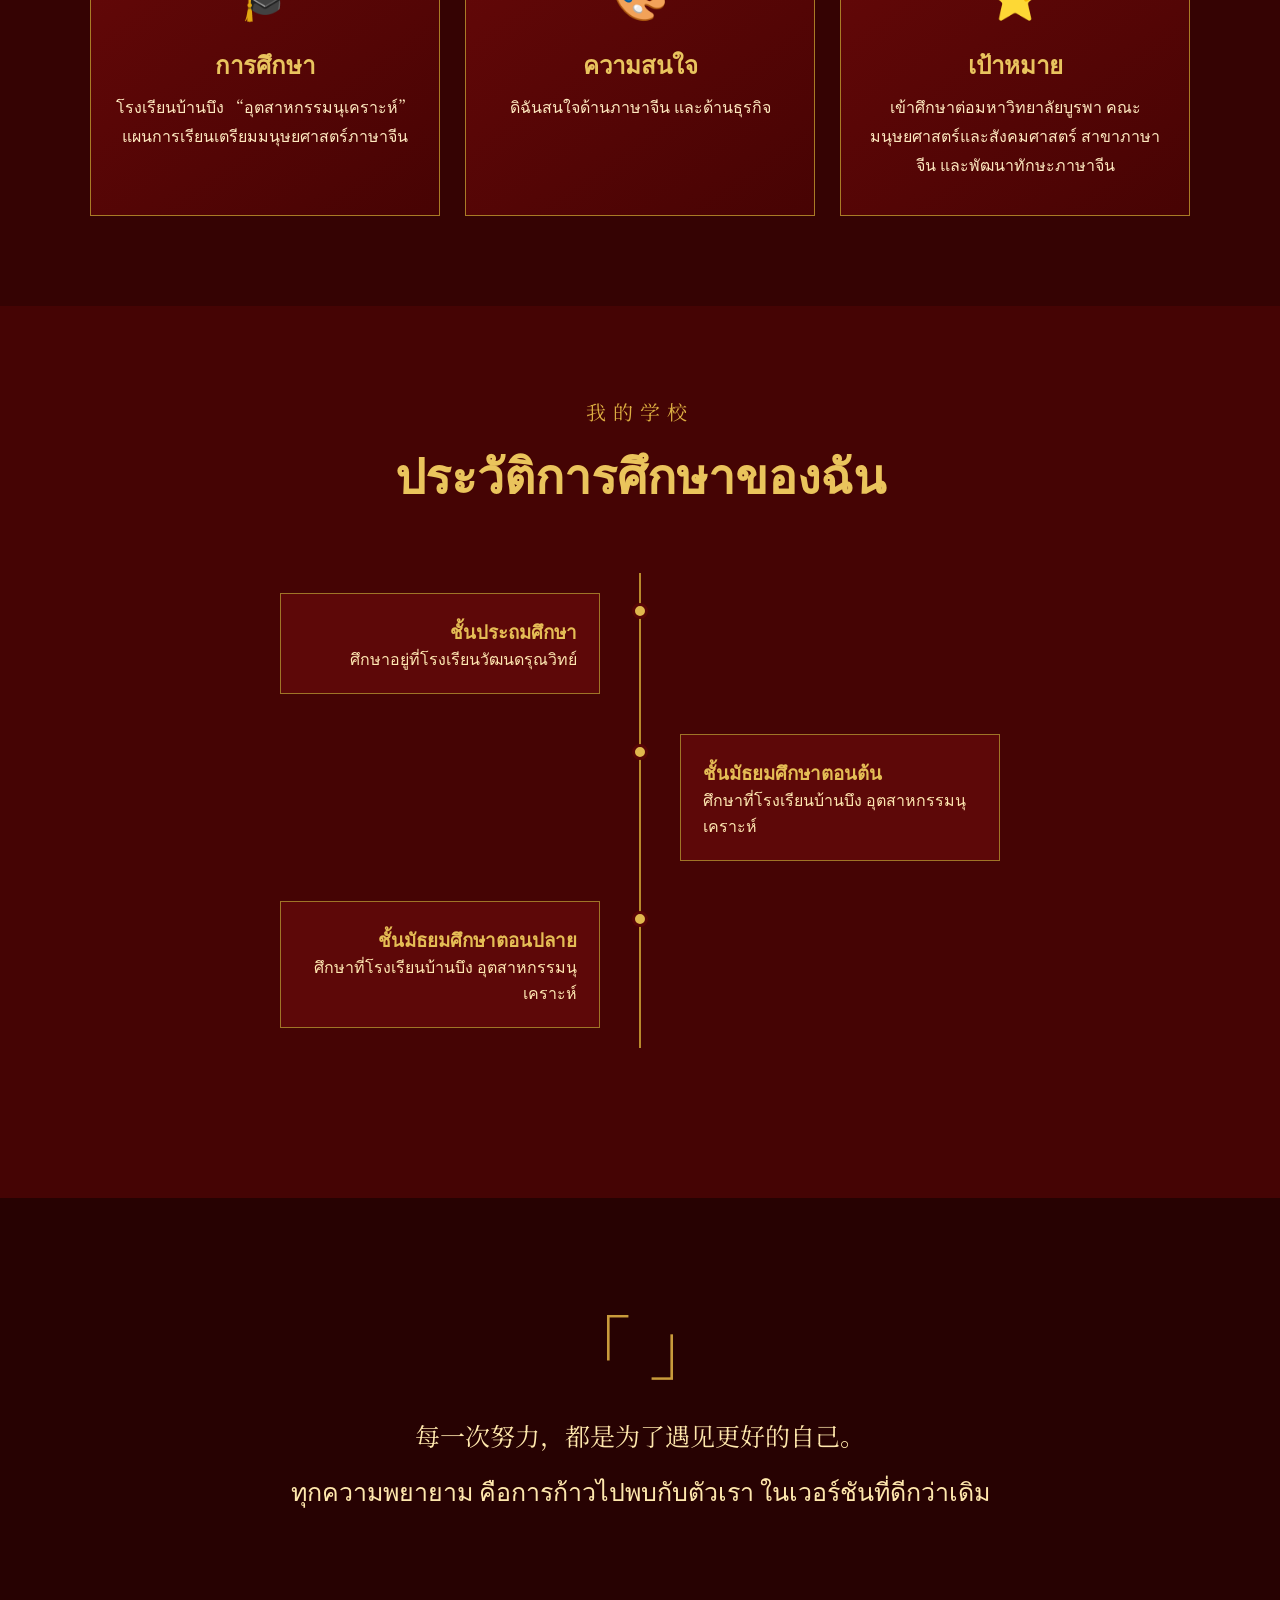
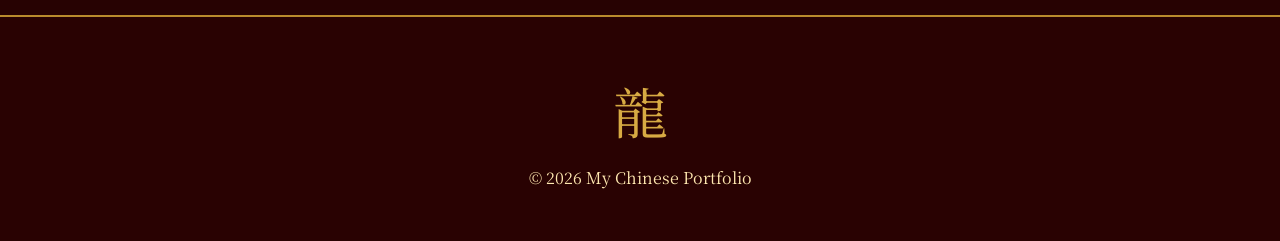
==== commit d1abf028: "about.html" ====
--- a/about.html
+++ b/about.html
@@ -80,6 +80,8 @@
             ปัจจุบันกำลังศึกษาชั้นมัธยมศึกษาปีที่ 6
             แผนการเรียนเตรียมมนุษยศาสตร์ภาษาจีน
             ที่โรงเรียนบ้านบึง “อุตสาหกรรมนุเคราะห์”
+            เกิดเมื่อวันที่ 22 สิงหาคม 2551 อายุ 18
+
         </p>
 
         <p>
